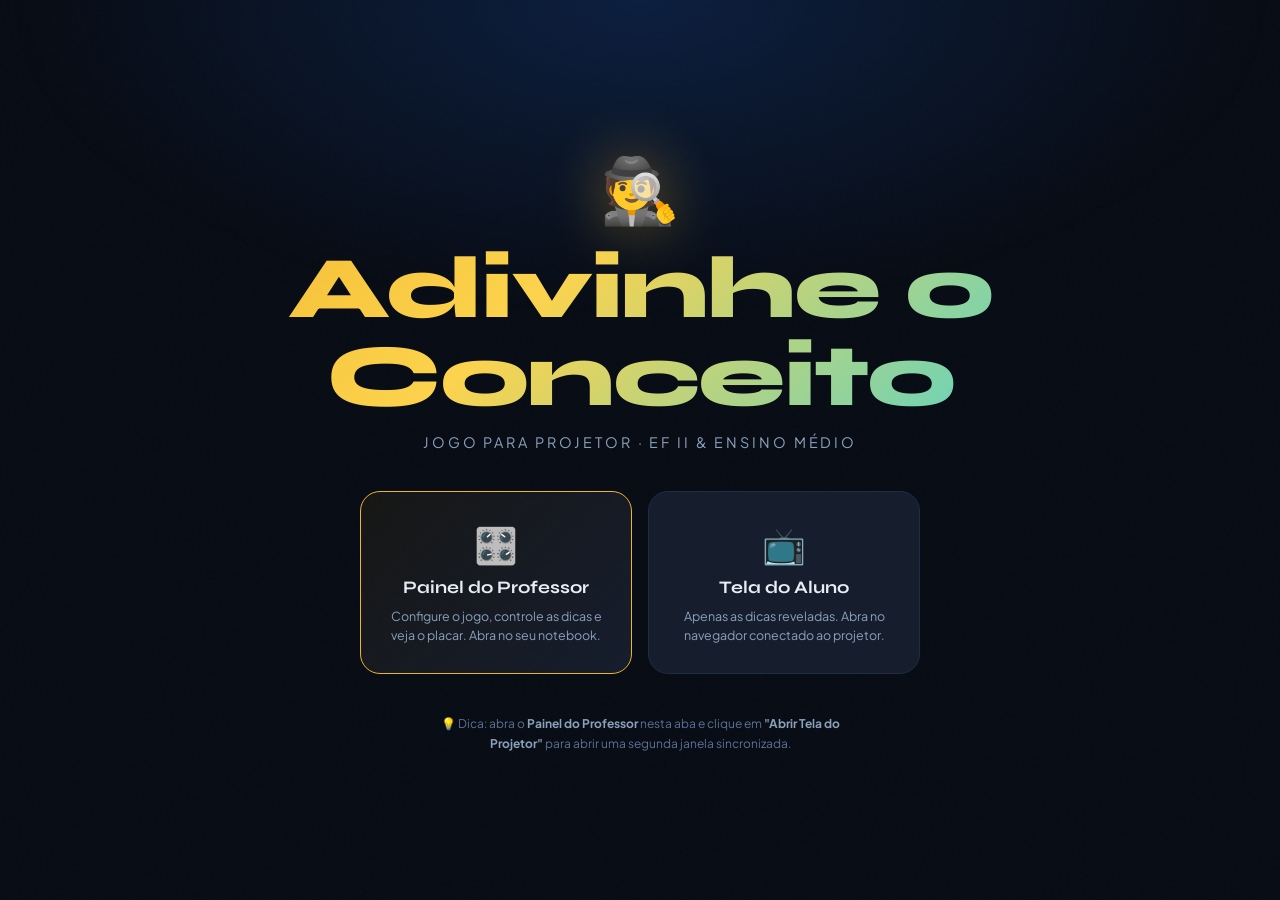
==== Conceitos/index.html @ fe6e9860 "refactor(Conceitos): replace native alert with custom toast UI" ====
<!DOCTYPE html>
<html lang="pt-BR">

<head>
  <meta charset="UTF-8">
  <meta name="viewport" content="width=device-width, initial-scale=1.0">
  <title>Adivinhe o Conceito 🕵️</title>
  <link
    href="https://fonts.googleapis.com/css2?family=Syne:wght@700;800&family=Plus+Jakarta+Sans:wght@400;500;600;700&family=JetBrains+Mono:wght@500;700&display=swap"
    rel="stylesheet">
  <script src="https://cdn.sheetjs.com/xlsx-0.20.1/package/dist/xlsx.full.min.js"></script>
  <style>
    :root {
      --bg: #080c14;
      --surf: #0f1623;
      --card: #161e2e;
      --border: #1e2d45;
      --border2: #2a3d5a;
      --gold: #f0b429;
      --gold2: #fcd34d;
      --cyan: #22d3ee;
      --green: #34d399;
      --red: #f87171;
      --purple: #a78bfa;
      --text: #e8edf5;
      --muted: #5a7296;
      --muted2: #8aa0bc;

      --pts5-c: #f0b429;
      --pts5-bg: #f0b42918;
      --pts3-c: #22d3ee;
      --pts3-bg: #22d3ee18;
      --pts2-c: #34d399;
      --pts2-bg: #34d39918;
      --pts1-c: #a78bfa;
      --pts1-bg: #a78bfa18;
    }

    *,
    *::before,
    *::after {
      margin: 0;
      padding: 0;
      box-sizing: border-box;
    }

    body {
      background: var(--bg);
      color: var(--text);
      font-family: 'Plus Jakarta Sans', sans-serif;
      min-height: 100vh;
      overflow-x: hidden;
    }

    /* ─── NOISE TEXTURE OVERLAY ─────────────────────── */
    body::before {
      content: '';
      position: fixed;
      inset: 0;
      pointer-events: none;
      z-index: 0;
      background-image: url("data:image/svg+xml,%3Csvg viewBox='0 0 256 256' xmlns='http://www.w3.org/2000/svg'%3E%3Cfilter id='n'%3E%3CfeTurbulence type='fractalNoise' baseFrequency='0.9' numOctaves='4' stitchTiles='stitch'/%3E%3C/filter%3E%3Crect width='100%25' height='100%25' filter='url(%23n)' opacity='0.04'/%3E%3C/svg%3E");
      opacity: 0.4;
    }

    /* ─── UTILITIES ──────────────────────────────────── */
    .screen {
      display: none;
      min-height: 100vh;
      position: relative;
      z-index: 1;
    }

    .screen.active {
      display: flex;
      flex-direction: column;
    }

    /* ─── LANDING ────────────────────────────────────── */
    #landing {
      align-items: center;
      justify-content: center;
      background: radial-gradient(ellipse 70% 50% at 50% 0%, #0d2040, transparent 70%);
      padding: 2rem;
      gap: 2.5rem;
    }

    .landing-hero {
      text-align: center;
    }

    .landing-emoji {
      font-size: 4rem;
      display: block;
      margin-bottom: 1rem;
      filter: drop-shadow(0 0 30px #f0b42966);
    }

    .landing-title {
      font-family: 'Syne', sans-serif;
      font-size: clamp(2.8rem, 7vw, 5.5rem);
      font-weight: 800;
      line-height: 1;
      letter-spacing: -0.02em;
      background: linear-gradient(135deg, var(--gold) 0%, var(--gold2) 40%, var(--cyan) 100%);
      -webkit-background-clip: text;
      -webkit-text-fill-color: transparent;
      background-clip: text;
    }

    .landing-sub {
      margin-top: 0.75rem;
      font-size: 0.9rem;
      color: var(--muted2);
      letter-spacing: 0.2em;
      text-transform: uppercase;
    }

    .mode-cards {
      display: grid;
      grid-template-columns: 1fr 1fr;
      gap: 1rem;
      width: 100%;
      max-width: 560px;
    }

    @media(max-width:500px) {
      .mode-cards {
        grid-template-columns: 1fr;
      }
    }

    .mode-card {
      background: var(--card);
      border: 1.5px solid var(--border);
      border-radius: 1.25rem;
      padding: 1.8rem 1.5rem;
      cursor: pointer;
      transition: all 0.2s;
      text-align: center;
      display: flex;
      flex-direction: column;
      gap: 0.6rem;
      align-items: center;
    }

    .mode-card:hover {
      border-color: var(--gold);
      transform: translateY(-3px);
      box-shadow: 0 16px 40px #f0b42918;
    }

    .mode-card .mc-icon {
      font-size: 2.2rem;
    }

    .mode-card .mc-title {
      font-family: 'Syne', sans-serif;
      font-size: 1.1rem;
      font-weight: 700;
      color: var(--text);
    }

    .mode-card .mc-desc {
      font-size: 0.78rem;
      color: var(--muted2);
      line-height: 1.5;
    }

    .mode-card.highlight {
      border-color: var(--gold);
      background: linear-gradient(135deg, #f0b42910, var(--card));
    }

    /* ─── SETUP (professor) ──────────────────────────── */
    #setup {
      align-items: center;
      justify-content: center;
      background: radial-gradient(ellipse 60% 40% at 50% 0%, #0d2040, transparent);
      padding: 2rem;
    }

    .setup-wrap {
      width: 100%;
      max-width: 640px;
      display: flex;
      flex-direction: column;
      gap: 1.5rem;
    }

    .setup-back {
      align-self: flex-start;
      background: none;
      border: 1.5px solid var(--border);
      border-radius: 0.6rem;
      color: var(--muted2);
      padding: 0.4rem 0.9rem;
      font-size: 0.8rem;
      cursor: pointer;
      font-family: 'Plus Jakarta Sans', sans-serif;
      transition: all 0.15s;
    }

    .setup-back:hover {
      border-color: var(--border2);
      color: var(--text);
    }

    .setup-header {
      text-align: center;
    }

    .setup-header h2 {
      font-family: 'Syne', sans-serif;
      font-size: 2rem;
      font-weight: 800;
    }

    .setup-header p {
      color: var(--muted2);
      font-size: 0.85rem;
      margin-top: 0.3rem;
    }

    .setup-panel {
      background: var(--card);
      border: 1.5px solid var(--border);
      border-radius: 1.25rem;
      padding: 2rem;
      display: flex;
      flex-direction: column;
      gap: 1.2rem;
    }

    .field-label {
      display: block;
      font-size: 0.7rem;
      letter-spacing: 0.15em;
      text-transform: uppercase;
      color: var(--muted2);
      margin-bottom: 0.5rem;
      font-weight: 600;
    }

    .field-input {
      width: 100%;
      background: var(--surf);
      border: 1.5px solid var(--border);
      border-radius: 0.7rem;
      padding: 0.85rem 1rem;
      color: var(--text);
      font-family: 'Plus Jakarta Sans', sans-serif;
      font-size: 0.95rem;
      outline: none;
      transition: border-color 0.2s, box-shadow 0.2s;
    }

    .field-input:focus {
      border-color: var(--gold);
      box-shadow: 0 0 0 3px #f0b42920;
    }

    .field-input::placeholder {
      color: var(--muted);
    }

    textarea.field-input {
      resize: vertical;
      min-height: 75px;
    }

    /* ─── VISUAL EDITOR TABS ─── */
    .tabs-row {
      display: flex;
      gap: 0.5rem;
      margin-bottom: 1rem;
    }

    .tab-btn {
      flex: 1;
      background: var(--surf);
      border: 1.5px solid var(--border);
      color: var(--muted2);
      padding: 0.7rem 1.2rem;
      border-radius: 0.7rem;
      font-family: 'Plus Jakarta Sans', sans-serif;
      font-size: 0.85rem;
      font-weight: 600;
      cursor: pointer;
      transition: all 0.2s;
    }

    .tab-btn:hover {
      border-color: var(--border2);
      color: var(--text);
    }

    .tab-btn.active {
      background: var(--gold);
      border-color: var(--gold);
      color: #000;
      box-shadow: 0 4px 15px #f0b42930;
    }

    .visual-list {
      display: flex;
      flex-direction: column;
      gap: 1rem;
      max-height: 50vh;
      overflow-y: auto;
      padding-right: 0.5rem;
    }

    .v-card {
      background: var(--surf);
      border: 1.5px solid var(--border);
      border-radius: 0.8rem;
      padding: 1.2rem;
      display: flex;
      flex-direction: column;
      gap: 0.8rem;
      position: relative;
    }

    .v-card-header {
      display: flex;
      justify-content: space-between;
      align-items: center;
      margin-bottom: 0.2rem;
    }

    .v-card-num {
      font-family: 'Syne', sans-serif;
      font-weight: 700;
      color: var(--gold);
      font-size: 1rem;
    }

    .btn-rm-card {
      background: #f8717118;
      color: #fca5a5;
      border: 1px solid #f8717155;
      border-radius: 0.5rem;
      padding: 0.35rem 0.8rem;
      font-size: 0.72rem;
      font-weight: 600;
      cursor: pointer;
      transition: 0.15s;
    }

    .btn-rm-card:hover {
      background: #f8717133;
      color: #fff;
    }

    .v-row {
      display: grid;
      grid-template-columns: 1fr 1fr;
      gap: 0.8rem;
    }

    @media(max-width: 600px) {
      .v-row {
        grid-template-columns: 1fr;
      }
    }

    .v-row>div {
      display: flex;
      flex-direction: column;
      gap: 0.35rem;
    }

    .v-input {
      background: var(--bg);
      border: 1.5px solid var(--border);
      border-radius: 0.5rem;
      padding: 0.7rem 0.8rem;
      color: var(--text);
      font-family: 'Plus Jakarta Sans', sans-serif;
      font-size: 0.85rem;
      outline: none;
      transition: border-color 0.2s;
    }

    .v-input:focus {
      border-color: var(--gold);
      box-shadow: 0 0 0 2px #f0b42920;
    }

    .v-label {
      font-size: 0.65rem;
      color: var(--muted2);
      text-transform: uppercase;
      font-weight: 700;
      letter-spacing: 0.05em;
    }

    .btn-add-v {
      background: transparent;
      border: 1.5px dashed var(--border2);
      color: var(--muted2);
      padding: 1rem;
      border-radius: 0.8rem;
      font-family: 'Plus Jakarta Sans', sans-serif;
      font-size: 0.9rem;
      font-weight: 600;
      cursor: pointer;
      transition: all 0.2s;
      display: flex;
      align-items: center;
      justify-content: center;
      gap: 0.5rem;
    }

    .btn-add-v:hover {
      border-color: var(--gold);
      color: var(--gold);
      background: #f0b42910;
    }

    .grid2 {
      display: grid;
      grid-template-columns: 1fr 1fr;
      gap: 1rem;
    }

    .btn-primary {
      width: 100%;
      padding: 1rem;
      border: none;
      border-radius: 0.8rem;
      background: linear-gradient(135deg, var(--gold), var(--gold2));
      color: #0a0c10;
      font-family: 'Syne', sans-serif;
      font-size: 1.2rem;
      font-weight: 700;
      letter-spacing: 0.05em;
      cursor: pointer;
      transition: transform 0.15s, box-shadow 0.15s, opacity 0.2s;
      box-shadow: 0 4px 24px #f0b42940;
    }

    .btn-primary:hover {
      transform: translateY(-2px);
      box-shadow: 0 8px 32px #f0b42955;
    }

    .btn-primary:active {
      transform: translateY(0);
    }

    .btn-primary:disabled {
      opacity: 0.45;
      cursor: not-allowed;
      transform: none;
    }

    .err-box {
      background: #f8717118;
      border: 1.5px solid #f87171;
      border-radius: 0.7rem;
      padding: 0.85rem 1rem;
      color: #fca5a5;
      font-size: 0.85rem;
      display: none;
    }

    /* ─── LOADING ────────────────────────────────────── */
    #loading {
      align-items: center;
      justify-content: center;
      gap: 2rem;
      background: var(--bg);
    }

    .spin {
      width: 56px;
      height: 56px;
      border: 3px solid var(--border);
      border-top-color: var(--gold);
      border-radius: 50%;
      animation: spin 0.75s linear infinite;
    }

    @keyframes spin {
      to {
        transform: rotate(360deg)
      }
    }

    .load-text {
      font-family: 'Syne', sans-serif;
      font-size: 1.5rem;
      color: var(--muted2);
      animation: breathe 1.6s ease-in-out infinite;
    }

    @keyframes breathe {

      0%,
      100% {
        opacity: 0.3
      }

      50% {
        opacity: 1
      }
    }

    /* ─── PROFESSOR PANEL ────────────────────────────── */
    #professor {
      flex-direction: row !important;
      min-height: 100vh;
    }

    /* Left sidebar */
    .prof-sidebar {
      width: 260px;
      min-width: 220px;
      background: var(--surf);
      border-right: 1.5px solid var(--border);
      display: flex;
      flex-direction: column;
      overflow: hidden;
    }

    .prof-sidebar-top {
      padding: 1rem;
      border-bottom: 1.5px solid var(--border);
      display: flex;
      flex-direction: column;
      gap: 0.5rem;
    }

    .sidebar-brand {
      font-family: 'Syne', sans-serif;
      font-size: 0.95rem;
      font-weight: 700;
      background: linear-gradient(90deg, var(--gold), var(--cyan));
      -webkit-background-clip: text;
      -webkit-text-fill-color: transparent;
      background-clip: text;
    }

    .sidebar-tema {
      font-size: 0.72rem;
      color: var(--muted2);
    }

    .btn-open-proj {
      width: 100%;
      padding: 0.65rem;
      border: none;
      border-radius: 0.6rem;
      background: linear-gradient(90deg, var(--gold), var(--gold2));
      color: #0a0c10;
      font-family: 'Syne', sans-serif;
      font-size: 0.9rem;
      font-weight: 700;
      cursor: pointer;
      transition: opacity 0.15s;
    }

    .btn-open-proj:hover {
      opacity: 0.9;
    }

    .sidebar-list {
      flex: 1;
      overflow-y: auto;
      padding: 0.75rem;
      display: flex;
      flex-direction: column;
      gap: 0.35rem;
    }

    .sidebar-label {
      font-size: 0.62rem;
      letter-spacing: 0.15em;
      text-transform: uppercase;
      color: var(--muted);
      margin-bottom: 0.3rem;
    }

    .card-item {
      display: flex;
      align-items: center;
      gap: 0.5rem;
      padding: 0.55rem 0.7rem;
      border-radius: 0.6rem;
      border: 1.5px solid transparent;
      cursor: pointer;
      transition: all 0.15s;
      font-size: 0.82rem;
      color: var(--text);
      font-weight: 500;
      background: var(--card);
    }

    .card-item:hover {
      border-color: var(--border2);
    }

    .card-item.active {
      border-color: var(--gold);
      background: #f0b42912;
      color: var(--gold);
    }

    .card-item.used {
      opacity: 0.3;
      text-decoration: line-through;
      pointer-events: none;
    }

    .card-num {
      font-family: 'JetBrains Mono', monospace;
      font-size: 0.68rem;
      color: var(--muted);
      min-width: 20px;
    }

    /* Right: main control area */
    .prof-main {
      flex: 1;
      display: flex;
      flex-direction: column;
      overflow: hidden;
    }

    /* Scoreboard bar */
    .score-bar {
      background: var(--surf);
      border-bottom: 1.5px solid var(--border);
      padding: 0.6rem 1.2rem;
      display: flex;
      gap: 0.6rem;
      align-items: center;
      flex-wrap: wrap;
    }

    .score-bar-label {
      font-size: 0.65rem;
      text-transform: uppercase;
      letter-spacing: 0.15em;
      color: var(--muted);
      margin-right: 0.2rem;
    }

    .team-pill {
      display: flex;
      align-items: center;
      gap: 0.4rem;
      background: var(--card);
      border: 1.5px solid var(--border);
      border-radius: 2rem;
      padding: 0.25rem 0.5rem 0.25rem 0.85rem;
      font-size: 0.82rem;
      font-weight: 600;
      transition: border-color 0.15s;
    }

    .team-pill:hover {
      border-color: var(--border2);
    }

    .team-pill-pts {
      font-family: 'JetBrains Mono', monospace;
      font-size: 0.88rem;
      color: var(--gold);
    }

    .pill-btn {
      width: 20px;
      height: 20px;
      border-radius: 50%;
      border: none;
      cursor: pointer;
      font-size: 0.72rem;
      font-weight: 700;
      display: flex;
      align-items: center;
      justify-content: center;
      transition: transform 0.1s;
    }

    .pill-btn:hover {
      transform: scale(1.2);
    }

    .pill-plus {
      background: var(--green);
      color: #000;
    }

    .pill-minus {
      background: var(--red);
      color: #fff;
    }

    /* Control content */
    .prof-content {
      flex: 1;
      overflow-y: auto;
      padding: 1.5rem;
      display: flex;
      flex-direction: column;
      gap: 1.2rem;
      align-items: center;
    }

    /* IDLE state */
    .idle-hint {
      flex: 1;
      display: flex;
      flex-direction: column;
      align-items: center;
      justify-content: center;
      gap: 1rem;
      color: var(--muted2);
      text-align: center;
    }

    .idle-hint .ih-icon {
      font-size: 3rem;
      opacity: 0.4;
    }

    /* Active concept panel */
    .ctrl-panel {
      width: 100%;
      max-width: 680px;
      display: flex;
      flex-direction: column;
      gap: 1rem;
    }

    .concept-reveal-box {
      background: linear-gradient(135deg, #f0b42915, #f0b42905);
      border: 2px solid var(--gold);
      border-radius: 1rem;
      padding: 1.2rem 1.5rem;
      display: flex;
      align-items: center;
      justify-content: space-between;
      gap: 1rem;
    }

    .concept-reveal-name {
      font-family: 'Syne', sans-serif;
      font-size: 1.8rem;
      font-weight: 800;
      color: var(--gold);
    }

    .proib-list {
      display: flex;
      flex-wrap: wrap;
      gap: 0.35rem;
      margin-top: 0.4rem;
    }

    .proib-tag {
      background: #f8717118;
      border: 1px solid #f8717155;
      color: #fca5a5;
      font-size: 0.68rem;
      font-weight: 700;
      padding: 0.15rem 0.55rem;
      border-radius: 2rem;
      text-decoration: line-through;
      text-transform: uppercase;
      letter-spacing: 0.05em;
    }

    /* Timer ring */
    .timer-wrap {
      display: flex;
      flex-direction: column;
      align-items: center;
      gap: 0.3rem;
      flex-shrink: 0;
    }

    .timer-ring {
      position: relative;
      width: 72px;
      height: 72px;
    }

    .timer-ring svg {
      transform: rotate(-90deg);
    }

    .timer-ring circle {
      transition: stroke-dashoffset 1s linear;
    }

    .timer-num {
      position: absolute;
      inset: 0;
      display: flex;
      align-items: center;
      justify-content: center;
      font-family: 'Syne', sans-serif;
      font-size: 1.6rem;
      font-weight: 800;
    }

    .timer-num.urgent {
      color: var(--red) !important;
      animation: tshake 0.25s ease infinite;
    }

    @keyframes tshake {

      0%,
      100% {
        transform: translateX(0)
      }

      33% {
        transform: translateX(-2px)
      }

      66% {
        transform: translateX(2px)
      }
    }

    /* Dicas panel - professor sees all, controls reveal */
    .dicas-panel {
      display: flex;
      flex-direction: column;
      gap: 0.5rem;
    }

    .dica-ctrl-row {
      display: flex;
      align-items: stretch;
      gap: 0.6rem;
      border-radius: 0.75rem;
      overflow: hidden;
      border: 1.5px solid var(--border);
      transition: border-color 0.2s;
    }

    .dica-ctrl-row.revealed {
      border-color: var(--border2);
    }

    .dica-pts-badge {
      width: 48px;
      display: flex;
      flex-direction: column;
      align-items: center;
      justify-content: center;
      flex-shrink: 0;
      font-family: 'Syne', sans-serif;
      font-size: 1.2rem;
      font-weight: 800;
      gap: 1px;
      background: var(--surf);
    }

    .dica-pts-badge small {
      font-family: 'Plus Jakarta Sans', sans-serif;
      font-size: 0.55rem;
      font-weight: 700;
      text-transform: uppercase;
      letter-spacing: 0.06em;
      opacity: 0.75;
    }

    .dp5 {
      color: var(--pts5-c);
    }

    .dp3 {
      color: var(--pts3-c);
    }

    .dp2 {
      color: var(--pts2-c);
    }

    .dp1 {
      color: var(--pts1-c);
    }

    .dica-ctrl-text {
      flex: 1;
      padding: 0.7rem 0.85rem;
      font-size: 0.88rem;
      line-height: 1.55;
      background: var(--card);
      display: flex;
      align-items: center;
      color: var(--text);
    }

    .dica-ctrl-text.hidden-dica {
      color: var(--muted);
      font-style: italic;
    }

    .dica-reveal-btn {
      padding: 0 0.9rem;
      border: none;
      border-left: 1.5px solid var(--border);
      background: var(--surf);
      color: var(--muted2);
      font-size: 0.78rem;
      font-weight: 700;
      cursor: pointer;
      transition: all 0.15s;
      font-family: 'Plus Jakarta Sans', sans-serif;
      white-space: nowrap;
    }

    .dica-reveal-btn:hover {
      background: var(--gold);
      color: #000;
    }

    .dica-reveal-btn:disabled {
      opacity: 0.3;
      cursor: default;
      background: var(--surf);
      color: var(--muted);
    }

    /* Action buttons */
    .action-row {
      display: flex;
      gap: 0.6rem;
      flex-wrap: wrap;
    }

    .btn-acertou {
      flex: 1;
      min-width: 140px;
      padding: 0.8rem;
      border: none;
      border-radius: 0.75rem;
      background: linear-gradient(135deg, var(--green), #059669);
      color: #000;
      font-family: 'Syne', sans-serif;
      font-size: 1rem;
      font-weight: 700;
      cursor: pointer;
      transition: all 0.15s;
      box-shadow: 0 4px 16px #34d39930;
    }

    .btn-acertou:hover {
      transform: translateY(-2px);
      box-shadow: 0 8px 24px #34d39945;
    }

    .btn-pular {
      padding: 0.8rem 1.2rem;
      border: 1.5px solid var(--border);
      border-radius: 0.75rem;
      background: transparent;
      color: var(--muted2);
      font-family: 'Plus Jakarta Sans', sans-serif;
      font-size: 0.9rem;
      font-weight: 600;
      cursor: pointer;
      transition: all 0.15s;
    }

    .btn-pular:hover {
      border-color: var(--border2);
      color: var(--text);
    }

    .btn-novo-jogo {
      padding: 0.8rem 1.2rem;
      border: 1.5px solid var(--border);
      border-radius: 0.75rem;
      background: transparent;
      color: var(--muted);
      font-family: 'Plus Jakarta Sans', sans-serif;
      font-size: 0.85rem;
      font-weight: 600;
      cursor: pointer;
      transition: all 0.15s;
    }

    .btn-novo-jogo:hover {
      border-color: var(--red);
      color: var(--red);
    }

    /* AWARD MODAL */
    .modal-bg {
      display: none;
      position: fixed;
      inset: 0;
      background: #00000090;
      backdrop-filter: blur(6px);
      z-index: 200;
      align-items: center;
      justify-content: center;
      padding: 2rem;
    }

    .modal-bg.open {
      display: flex;
      animation: fadein 0.2s ease;
    }

    @keyframes fadein {
      from {
        opacity: 0
      }

      to {
        opacity: 1
      }
    }

    .modal-box {
      background: var(--card);
      border: 1.5px solid var(--border);
      border-radius: 1.25rem;
      padding: 2rem;
      width: 100%;
      max-width: 480px;
      display: flex;
      flex-direction: column;
      gap: 1.2rem;
      animation: popin 0.25s cubic-bezier(0.175, 0.885, 0.32, 1.275);
    }

    @keyframes popin {
      from {
        transform: scale(0.88);
        opacity: 0
      }

      to {
        transform: scale(1);
        opacity: 1
      }
    }

    .modal-title {
      font-family: 'Syne', sans-serif;
      font-size: 1.1rem;
      font-weight: 700;
      text-align: center;
      color: var(--muted2);
      text-transform: uppercase;
      letter-spacing: 0.1em;
    }

    .modal-pts-info {
      text-align: center;
      font-size: 0.82rem;
      color: var(--muted2);
    }

    .modal-teams {
      display: flex;
      flex-direction: column;
      gap: 0.5rem;
    }

    .modal-team-btn {
      display: flex;
      align-items: center;
      justify-content: space-between;
      padding: 0.85rem 1.1rem;
      border-radius: 0.75rem;
      border: 1.5px solid var(--border);
      background: var(--surf);
      color: var(--text);
      font-family: 'Plus Jakarta Sans', sans-serif;
      font-size: 0.95rem;
      font-weight: 600;
      cursor: pointer;
      transition: all 0.15s;
    }

    .modal-team-btn:hover {
      border-color: var(--green);
      background: #34d39918;
      color: var(--green);
    }

    .modal-team-pts {
      font-family: 'JetBrains Mono', monospace;
      font-size: 0.85rem;
      color: var(--muted2);
    }

    .modal-nobody {
      padding: 0.75rem;
      border: 1.5px solid var(--border);
      border-radius: 0.75rem;
      background: transparent;
      color: var(--muted);
      font-family: 'Plus Jakarta Sans', sans-serif;
      font-size: 0.9rem;
      font-weight: 600;
      cursor: pointer;
      transition: all 0.15s;
      text-align: center;
    }

    .modal-nobody:hover {
      border-color: var(--muted);
      color: var(--text);
    }

    /* END MODAL */
    .end-modal {
      max-width: 560px;
    }

    .end-scores {
      display: flex;
      flex-wrap: wrap;
      gap: 0.75rem;
      justify-content: center;
    }

    .end-score-card {
      background: var(--surf);
      border: 2px solid var(--gold);
      border-radius: 1rem;
      padding: 1rem 1.5rem;
      min-width: 120px;
      text-align: center;
    }

    .esc-name {
      font-size: 0.7rem;
      color: var(--muted2);
      text-transform: uppercase;
      letter-spacing: 0.1em;
      margin-bottom: 0.25rem;
    }

    .esc-pts {
      font-family: 'Syne', sans-serif;
      font-size: 2.5rem;
      font-weight: 800;
      color: var(--gold);
    }

    /* ─── PROJECTOR SCREEN ───────────────────────────── */
    #projector {
      background: #050810;
      align-items: stretch;
      justify-content: stretch;
      min-height: 100vh;
      background-image: radial-gradient(ellipse 80% 60% at 50% -5%, #0d2040, transparent 65%);
    }

    .proj-wrap {
      flex: 1;
      display: flex;
      flex-direction: column;
      align-items: center;
      justify-content: center;
      padding: 3rem 4rem;
      gap: 2rem;
      position: relative;
    }

    /* Decorative grid lines */
    .proj-wrap::before {
      content: '';
      position: absolute;
      inset: 0;
      pointer-events: none;
      background-image:
        linear-gradient(var(--border) 1px, transparent 1px),
        linear-gradient(90deg, var(--border) 1px, transparent 1px);
      background-size: 60px 60px;
      opacity: 0.12;
      mask-image: radial-gradient(ellipse 80% 80% at 50% 50%, black, transparent);
    }

    .proj-header {
      display: flex;
      align-items: center;
      justify-content: space-between;
      width: 100%;
      max-width: 960px;
    }

    .proj-logo {
      font-family: 'Syne', sans-serif;
      font-size: 1rem;
      font-weight: 700;
      color: var(--muted);
      letter-spacing: 0.15em;
      text-transform: uppercase;
    }

    .proj-teams-row {
      display: flex;
      gap: 0.75rem;
      flex-wrap: wrap;
      justify-content: flex-end;
    }

    .proj-team-chip {
      display: flex;
      align-items: center;
      gap: 0.5rem;
      background: var(--card);
      border: 1.5px solid var(--border);
      border-radius: 2rem;
      padding: 0.3rem 0.8rem 0.3rem 0.7rem;
    }

    .proj-team-chip.leader {
      border-color: var(--gold);
      background: #f0b42915;
    }

    .proj-team-name {
      font-size: 0.8rem;
      font-weight: 600;
    }

    .proj-team-pts {
      font-family: 'JetBrains Mono', monospace;
      font-size: 0.88rem;
      color: var(--gold);
      font-weight: 700;
    }

    /* Main projector content */
    .proj-content {
      flex: 1;
      display: flex;
      flex-direction: column;
      align-items: center;
      justify-content: center;
      width: 100%;
      max-width: 960px;
      gap: 2.5rem;
    }

    /* IDLE state projector */
    .proj-idle {
      display: flex;
      flex-direction: column;
      align-items: center;
      gap: 1.5rem;
      text-align: center;
    }

    .proj-idle-icon {
      font-size: 5rem;
      filter: drop-shadow(0 0 40px #f0b42944);
      animation: float 3s ease-in-out infinite;
    }

    @keyframes float {

      0%,
      100% {
        transform: translateY(0)
      }

      50% {
        transform: translateY(-12px)
      }
    }

    .proj-idle-title {
      font-family: 'Syne', sans-serif;
      font-size: clamp(2.5rem, 5vw, 4rem);
      font-weight: 800;
      background: linear-gradient(135deg, var(--gold), var(--cyan));
      -webkit-background-clip: text;
      -webkit-text-fill-color: transparent;
      background-clip: text;
    }

    .proj-idle-sub {
      color: var(--muted2);
      font-size: 1rem;
    }

    /* PLAYING state projector */
    .proj-playing {
      display: none;
      width: 100%;
      flex-direction: column;
      gap: 1.8rem;
      align-items: center;
    }

    .proj-timer-row {
      display: flex;
      align-items: center;
      gap: 1rem;
      justify-content: center;
    }

    .proj-timer-ring {
      position: relative;
      width: 88px;
      height: 88px;
      flex-shrink: 0;
    }

    .proj-timer-ring svg {
      transform: rotate(-90deg);
    }

    .proj-timer-ring circle {
      transition: stroke-dashoffset 1s linear;
    }

    .proj-timer-num {
      position: absolute;
      inset: 0;
      display: flex;
      align-items: center;
      justify-content: center;
      font-family: 'Syne', sans-serif;
      font-size: 1.9rem;
      font-weight: 800;
      color: var(--text);
    }

    .proj-timer-num.urgent {
      color: var(--red) !important;
      animation: tshake 0.25s ease infinite;
    }

    .proj-round-info {
      display: flex;
      flex-direction: column;
      gap: 0.2rem;
    }

    .proj-dica-count {
      font-size: 0.75rem;
      color: var(--muted2);
      text-transform: uppercase;
      letter-spacing: 0.12em;
    }

    .proj-pts-now {
      font-family: 'Syne', sans-serif;
      font-size: 1.5rem;
      font-weight: 800;
      /* color set dynamically */
    }

    /* Dicas on projector */
    .proj-dicas {
      width: 100%;
      display: flex;
      flex-direction: column;
      gap: 0.85rem;
    }

    .proj-dica-item {
      display: flex;
      align-items: stretch;
      gap: 0;
      border-radius: 1rem;
      overflow: hidden;
      border: 1.5px solid var(--border);
      animation: slideIn 0.4s cubic-bezier(0.175, 0.885, 0.32, 1.275);
    }

    @keyframes slideIn {
      from {
        opacity: 0;
        transform: translateX(-24px)
      }

      to {
        opacity: 1;
        transform: translateX(0)
      }
    }

    .proj-dica-badge {
      width: 72px;
      display: flex;
      flex-direction: column;
      align-items: center;
      justify-content: center;
      flex-shrink: 0;
      font-family: 'Syne', sans-serif;
      font-size: 1.6rem;
      font-weight: 800;
      gap: 2px;
    }

    .proj-dica-badge small {
      font-family: 'Plus Jakarta Sans', sans-serif;
      font-size: 0.6rem;
      font-weight: 700;
      text-transform: uppercase;
      letter-spacing: 0.06em;
      opacity: 0.75;
    }

    .pdb5 {
      background: var(--pts5-bg);
      color: var(--pts5-c);
    }

    .pdb3 {
      background: var(--pts3-bg);
      color: var(--pts3-c);
    }

    .pdb2 {
      background: var(--pts2-bg);
      color: var(--pts2-c);
    }

    .pdb1 {
      background: var(--pts1-bg);
      color: var(--pts1-c);
    }

    .proj-dica-text {
      flex: 1;
      padding: 1rem 1.4rem;
      font-size: clamp(1rem, 2vw, 1.3rem);
      line-height: 1.55;
      background: var(--card);
      display: flex;
      align-items: center;
      color: var(--text);
    }

    /* REVEAL state projector */
    .proj-reveal {
      display: none;
      flex-direction: column;
      align-items: center;
      gap: 1.5rem;
      text-align: center;
    }

    .proj-reveal-label {
      font-size: 0.85rem;
      color: var(--muted2);
      text-transform: uppercase;
      letter-spacing: 0.2em;
    }

    .proj-reveal-word {
      font-family: 'Syne', sans-serif;
      font-size: clamp(3rem, 9vw, 7rem);
      font-weight: 800;
      line-height: 1;
      letter-spacing: -0.02em;
      background: linear-gradient(135deg, var(--gold), var(--gold2), var(--cyan));
      -webkit-background-clip: text;
      -webkit-text-fill-color: transparent;
      background-clip: text;
      animation: zoomIn 0.5s cubic-bezier(0.175, 0.885, 0.32, 1.275);
    }

    @keyframes zoomIn {
      from {
        transform: scale(0.4);
        opacity: 0
      }

      to {
        transform: scale(1);
        opacity: 1
      }
    }

    .confetti-wrap {
      position: fixed;
      inset: 0;
      pointer-events: none;
      z-index: 10;
      overflow: hidden;
    }

    .confetti-dot {
      position: absolute;
      width: 8px;
      height: 8px;
      border-radius: 2px;
      animation: confettiFall linear forwards;
    }

    @keyframes confettiFall {
      0% {
        transform: translateY(-20px) rotate(0deg);
        opacity: 1;
      }

      100% {
        transform: translateY(110vh) rotate(720deg);
        opacity: 0;
      }
    }

    /* ─── Scrollbar ──────────────────────────────────── */
    ::-webkit-scrollbar {
      width: 4px;
    }

    ::-webkit-scrollbar-track {
      background: var(--surf);
    }

    ::-webkit-scrollbar-thumb {
      background: var(--border2);
      border-radius: 2px;
    }

    @media(max-width:640px) {
      .prof-sidebar {
        display: none;
      }

      .proj-wrap {
        padding: 1.5rem;
      }
    }

    /* ════════ TOAST NOTIFICATION ════════ */
    #toast-container {
      position: fixed;
      top: 24px;
      right: 24px;
      z-index: 99999;
      display: flex;
      flex-direction: column;
      gap: 12px;
      pointer-events: none;
    }

    .toast-msg {
      background: var(--card);
      border-left: 4px solid var(--gold);
      color: var(--text);
      padding: 1rem 1.25rem;
      border-radius: 0.5rem;
      box-shadow: 0 10px 30px rgba(0, 0, 0, 0.6);
      font-family: 'Plus Jakarta Sans', sans-serif;
      font-size: 0.9rem;
      font-weight: 500;
      display: flex;
      align-items: center;
      gap: 12px;
      transform: translateX(120%);
      animation: slideInRight cubic-bezier(0.175, 0.885, 0.32, 1.275) 0.5s forwards;
      max-width: 320px;
      pointer-events: auto;
    }

    .toast-msg.success {
      border-left-color: var(--green);
    }

    .toast-msg.error {
      border-left-color: var(--red);
    }

    .toast-msg.fade-out {
      animation: fadeOutRight ease-out 0.4s forwards;
    }

    @keyframes slideInRight {
      to {
        transform: translateX(0);
      }
    }

    @keyframes fadeOutRight {
      to {
        transform: translateX(120%);
        opacity: 0;
      }
    }
  </style>
</head>

<body>
  <div id="toast-container"></div>

  <!-- ════════════════════════════════════════════════════
     TELA 1 — LANDING (escolher modo)
════════════════════════════════════════════════════ -->
  <div id="landing" class="screen active">
    <div class="landing-hero">
      <span class="landing-emoji">🕵️</span>
      <h1 class="landing-title">Adivinhe o Conceito</h1>
      <p class="landing-sub">Jogo para Projetor · EF II &amp; Ensino Médio</p>
    </div>
    <div class="mode-cards">
      <div class="mode-card highlight" onclick="goTo('setup')">
        <div class="mc-icon">🎛️</div>
        <div class="mc-title">Painel do Professor</div>
        <div class="mc-desc">Configure o jogo, controle as dicas e veja o placar. Abra no seu notebook.</div>
      </div>
      <div class="mode-card" onclick="abrirProjetor()">
        <div class="mc-icon">📺</div>
        <div class="mc-title">Tela do Aluno</div>
        <div class="mc-desc">Apenas as dicas reveladas. Abra no navegador conectado ao projetor.</div>
      </div>
    </div>
    <p style="font-size:0.75rem;color:var(--muted);text-align:center;max-width:400px;line-height:1.6;">
      💡 Dica: abra o <strong style="color:var(--muted2)">Painel do Professor</strong> nesta aba e clique em <strong
        style="color:var(--muted2)">"Abrir Tela do Projetor"</strong> para abrir uma segunda janela sincronizada.
    </p>
  </div>

  <!-- ════════════════════════════════════════════════════
     TELA 2 — SETUP
════════════════════════════════════════════════════ -->
  <div id="setup" class="screen">
    <div
      style="flex:1;display:flex;align-items:center;justify-content:center;padding:2rem;background:radial-gradient(ellipse 60% 40% at 50% 0%,#0d2040,transparent)">
      <div class="setup-wrap">
        <button class="setup-back" onclick="goTo('landing')">← Voltar</button>
        <div class="setup-header">
          <h2>⚙️ Configurar Jogo</h2>
          <p>Cole abaixo os conceitos copiados do <b>Excel</b>, <b>ChatGPT</b> ou <b>XML</b>.</p>
          <div style="display:flex; justify-content:center; gap:0.5rem; flex-wrap:wrap; margin-top:0.8rem;">
            <button onclick="mostrarPromptHelper()"
              style="background:var(--card); border:1.5px solid var(--border); color:var(--text); padding:0.5rem 1rem; border-radius:1rem; cursor:pointer; font-size:0.8rem; font-weight:600;"><span
                style="color:var(--gold)">✨</span> Como pedir para a IA?</button>
            <button onclick="baixarTemplateExcel()"
              style="background:var(--card); border:1.5px solid var(--border); color:var(--text); padding:0.5rem 1rem; border-radius:1rem; cursor:pointer; font-size:0.8rem; font-weight:600;">📥
              Baixar Arquivo Excel Modelo</button>
            <label
              style="background:linear-gradient(135deg, var(--green), #059669); border:none; color:#000; padding:0.5rem 1rem; border-radius:1rem; cursor:pointer; font-size:0.8rem; font-weight:700; display:flex; align-items:center;">
              <input type="file" id="excel-upload" accept=".xlsx, .xls" style="display:none"
                onchange="processarExcel(event)">
              📂 Carregar Excel Preenchido
            </label>
          </div>
        </div>
        <div class="setup-panel">
          <div>
            <label class="field-label">Título da Aula (Público)</label>
            <input id="s-tema" class="field-input" placeholder="Ex: Biologia - Citologia Básica">
          </div>
          <!-- Tabs Mode Select -->
          <div class="tabs-row">
            <button id="btn-tab-visual" class="tab-btn active" onclick="setEntryTab('visual')">✨ Preencher
              Manualmente</button>
            <button id="btn-tab-texto" class="tab-btn" onclick="setEntryTab('texto')">📋 Colar Tabela/Texto</button>
          </div>

          <div id="panel-texto" style="display:none;">
            <div style="display:flex; justify-content:space-between; align-items:flex-end;">
              <label class="field-label">Conceitos (Cole aqui)</label>
              <span style="font-size:0.65rem; color:var(--muted2); margin-bottom:0.5rem; text-align:right;">Aceita
                Excel, tabela do ChatGPT ou XML</span>
            </div>
            <textarea id="s-json-data" class="field-input"
              style="min-height:160px; font-family:'Plus Jakarta Sans', sans-serif; font-size:0.85rem; line-height:1.4;"
              placeholder="Você também pode colar formato em bloco, por exemplo:

Conceito: Mitocôndria
Dica 1: Organela...
Dica 2: Fica na célula...
Dica 3: Consome oxigênio...
Dica 4: Usina de energia...
Proibidas: energia, ATP, usina"></textarea>
          </div>

          <div id="panel-visual" style="display:flex; flex-direction:column; gap:1rem;">
            <div id="visual-concept-list" class="visual-list"></div>
            <button class="btn-add-v" onclick="addVisualCard()">➕ Adicionar Novo Conceito</button>
          </div>
          <div class="grid2" style="grid-template-columns: 1fr;">
            <div>
              <label class="field-label">Equipes</label>
              <select id="s-eq" class="field-input">
                <option value="2">2 equipes</option>
                <option value="3">3 equipes</option>
                <option value="4" selected>4 equipes</option>
                <option value="5">5 equipes</option>
                <option value="6">6 equipes</option>
              </select>
            </div>
          </div>
          <div id="s-err" class="err-box"></div>
          <button class="btn-primary" id="btn-gerar" onclick="gerarJogo()">✅ Iniciar Jogo</button>
        </div>
      </div>
    </div>
  </div>

  <!-- ════════════════════════════════════════════════════
     TELA 3 — LOADING
════════════════════════════════════════════════════ -->
  <div id="loading" class="screen" style="background:var(--bg);align-items:center;justify-content:center;gap:2rem;">
    <div class="spin"></div>
    <div class="load-text" id="loading-msg">Preparando jogo…</div>
  </div>

  <!-- ════════════════════════════════════════════════════
     TELA 4 — PROFESSOR
════════════════════════════════════════════════════ -->
  <div id="professor" class="screen">

    <!-- Sidebar -->
    <div class="prof-sidebar">
      <div class="prof-sidebar-top">
        <div class="sidebar-brand">🕵️ Adivinhe</div>
        <div class="sidebar-tema" id="p-label"></div>
        <button class="btn-open-proj" onclick="abrirProjetor()">📺 Abrir Projetor</button>
      </div>
      <div class="sidebar-list">
        <div class="sidebar-label">Conceitos</div>
        <div id="p-cards-list"></div>
      </div>
    </div>

    <!-- Main -->
    <div class="prof-main">

      <!-- Score bar -->
      <div class="score-bar">
        <span class="score-bar-label">Placar:</span>
        <div id="p-scorebar"></div>
        <div style="margin-left:auto;display:flex;gap:0.5rem;">
          <button onclick="showEndModal()"
            style="padding:0.35rem 0.8rem;border:1.5px solid var(--border);border-radius:0.5rem;background:transparent;color:var(--muted2);font-size:0.75rem;font-weight:600;cursor:pointer;"
            onmouseover="this.style.borderColor='var(--gold)'" onmouseout="this.style.borderColor='var(--border)'">🏆
            Placar Final</button>
        </div>
      </div>

      <!-- Content -->
      <div class="prof-content" id="p-content">

        <!-- IDLE -->
        <div class="idle-hint" id="p-idle">
          <div class="ih-icon">👈</div>
          <p>Selecione um conceito na lista para começar</p>
          <p style="font-size:0.8rem;color:var(--muted);">O projetor ficará aguardando automaticamente</p>
        </div>

        <!-- ACTIVE -->
        <div class="ctrl-panel" id="p-active" style="display:none;">

          <!-- Concept + Timer -->
          <div class="concept-reveal-box">
            <div>
              <div
                style="font-size:0.65rem;text-transform:uppercase;letter-spacing:0.15em;color:var(--muted2);margin-bottom:0.3rem;">
                Conceito atual (só você vê)</div>
              <div class="concept-reveal-name" id="p-concept-name"></div>
              <div class="proib-list" id="p-proibidas"></div>
            </div>
            <div class="timer-wrap">
              <div class="timer-ring">
                <svg width="72" height="72" viewBox="0 0 72 72">
                  <circle cx="36" cy="36" r="30" fill="none" stroke="var(--border)" stroke-width="5" />
                  <circle id="p-timer-circle" cx="36" cy="36" r="30" fill="none" stroke="var(--gold)" stroke-width="5"
                    stroke-dasharray="188.5" stroke-dashoffset="0" stroke-linecap="round" />
                </svg>
                <div class="timer-num" id="p-timer-num">90</div>
              </div>
            </div>
          </div>

          <!-- Dicas (professor vê tudo, controla reveal) -->
          <div class="dicas-panel" id="p-dicas-panel"></div>

          <!-- Actions -->
          <div class="action-row">
            <button class="btn-acertou" onclick="abrirAwardModal()">✓ Alguém Acertou!</button>
            <button class="btn-pular" onclick="pularConceito()">⏭ Pular</button>
            <button class="btn-novo-jogo" onclick="confirmVoltarSetup()">↩ Novo Jogo</button>
          </div>

        </div>
      </div>
    </div>
  </div>

  <!-- ════════════════════════════════════════════════════
     TELA 5 — PROJETOR (abre em nova janela)
════════════════════════════════════════════════════ -->
  <div id="projector" class="screen">
    <div class="proj-wrap">

      <div class="proj-header">
        <div class="proj-logo">🕵️ Adivinhe o Conceito</div>
        <div class="proj-teams-row" id="proj-teams-row"></div>
      </div>

      <div class="proj-content">

        <!-- IDLE -->
        <div class="proj-idle" id="proj-idle">
          <div class="proj-idle-icon">🎮</div>
          <div class="proj-idle-title">Aguardando o Professor…</div>
          <div class="proj-idle-sub">O jogo começará em instantes</div>
        </div>

        <!-- PLAYING -->
        <div class="proj-playing" id="proj-playing">

          <div class="proj-timer-row">
            <div class="proj-timer-ring">
              <svg width="88" height="88" viewBox="0 0 88 88">
                <circle cx="44" cy="44" r="38" fill="none" stroke="var(--border)" stroke-width="5" />
                <circle id="proj-timer-circle" cx="44" cy="44" r="38" fill="none" stroke="var(--gold)" stroke-width="5"
                  stroke-dasharray="238.8" stroke-dashoffset="0" stroke-linecap="round" />
              </svg>
              <div class="proj-timer-num" id="proj-timer-num">90</div>
            </div>
            <div class="proj-round-info">
              <div class="proj-dica-count" id="proj-dica-count">Dica 1 de 4</div>
              <div class="proj-pts-now" id="proj-pts-now">Vale 5 pts</div>
            </div>
          </div>

          <div class="proj-dicas" id="proj-dicas"></div>
        </div>

        <!-- REVEAL -->
        <div class="proj-reveal" id="proj-reveal">
          <div class="proj-reveal-label">A resposta era…</div>
          <div class="proj-reveal-word" id="proj-reveal-word"></div>
        </div>

      </div>
    </div>
    <div class="confetti-wrap" id="confetti-wrap"></div>
  </div>

  <!-- ════════════ AWARD MODAL ════════════ -->
  <div class="modal-bg" id="award-modal">
    <div class="modal-box">
      <div class="modal-title">Quem acertou?</div>
      <div class="modal-pts-info" id="award-pts-info"></div>
      <div class="modal-teams" id="award-teams"></div>
      <button class="modal-nobody" onclick="ninguemAcertou()">✗ Ninguém acertou — revelar resposta</button>
    </div>
  </div>

  <!-- ════════════ END MODAL ════════════ -->
  <div class="modal-bg" id="end-modal">
    <div class="modal-box end-modal">
      <div class="modal-title">🏆 Placar Final</div>
      <div class="end-scores" id="end-scores"></div>
      <div style="display:flex;gap:0.75rem;flex-wrap:wrap;justify-content:center;margin-top:0.5rem;">
        <button onclick="closeModal('end-modal')"
          style="padding:0.7rem 1.4rem;border:1.5px solid var(--border);border-radius:0.75rem;background:transparent;color:var(--muted2);font-family:'Plus Jakarta Sans',sans-serif;font-size:0.9rem;font-weight:600;cursor:pointer;">←
          Continuar</button>
        <button onclick="confirmVoltarSetup()"
          style="padding:0.7rem 1.4rem;border:none;border-radius:0.75rem;background:var(--gold);color:#000;font-family:'Syne',sans-serif;font-size:1rem;font-weight:700;cursor:pointer;">🔄
          Novo Jogo</button>
      </div>
    </div>
  </div>

  <!-- ════════════ PROMPT MODAL ════════════ -->
  <div class="modal-bg" id="prompt-modal">
    <div class="modal-box">
      <div class="modal-title">✨ Como pedir para a IA?</div>
      <p style="font-size:0.9rem;line-height:1.5;color:var(--muted2);margin-bottom:1rem;">
        Copie e cole o texto abaixo no ChatGPT (ou outra IA) e peça para ele gerar os conceitos para você.
        Depois, é só copiar a tabela gerada e colar no campo "Conceitos" acima.
      </p>
      <textarea id="prompt-copy-text" readonly
        style="width:100%;min-height:120px;font-family:'JetBrains Mono',monospace;font-size:0.8rem;line-height:1.4;background:var(--surf);border:1px solid var(--border);border-radius:0.5rem;padding:0.75rem;resize:vertical;color:var(--text);">
Crie uma tabela com 6 colunas para um jogo de adivinhação de conceitos.
As colunas devem ser:
1. "Conceito": O nome do conceito.
2. "Dica 1": Uma dica bem geral sobre o conceito.
3. "Dica 2": Uma dica um pouco mais específica.
4. "Dica 3": Uma dica bem específica, quase entregando o conceito.
5. "Dica 4": A dica final, que praticamente revela o conceito.
6. "Palavras Proibidas": Uma lista de 3 a 5 palavras-chave separadas por vírgula que não podem ser ditas ao tentar adivinhar o conceito.

Gere 10 conceitos sobre [TÓPICO DA AULA, EX: "Biologia Celular", "Grandes Navegações", "Revolução Industrial"].
Formate a saída como uma tabela Markdown.
</textarea>
      <div style="display:flex;justify-content:flex-end;gap:0.75rem;margin-top:1rem;">
        <button onclick="closeModal('prompt-modal')"
          style="padding:0.7rem 1.4rem;border:1.5px solid var(--border);border-radius:0.75rem;background:transparent;color:var(--muted2);font-family:'Plus Jakarta Sans',sans-serif;font-size:0.9rem;font-weight:600;cursor:pointer;">Fechar</button>
        <button id="btn-copiar-prompt" onclick="copiarPrompt()"
          style="padding:0.7rem 1.4rem;border:none;border-radius:0.75rem;background:var(--gold);color:#000;font-family:'Syne',sans-serif;font-size:1rem;font-weight:700;cursor:pointer;">📋
          Copiar Texto</button>
      </div>
    </div>
  </div>

  <script>
    // ════════════════════════════════════════════════════
    // TOAST NOTIFICATIONS
    // ════════════════════════════════════════════════════
    function showToast(message, type = 'success') {
      const container = document.getElementById('toast-container');
      if (!container) return;

      const toast = document.createElement('div');
      toast.className = `toast-msg ${type}`;
      toast.innerHTML = (type === 'success' ? '✅ ' : '⚠️ ') + message;
      container.appendChild(toast);

      setTimeout(() => {
        toast.classList.add('fade-out');
        toast.addEventListener('animationend', () => toast.remove());
      }, 4000);
    }

    // ════════════════════════════════════════════════════
    // CONTROLO DE TABS (VISUAL vs TEXTO)
    // ════════════════════════════════════════════════════
    let entryMode = 'visual';
    function setEntryTab(mode) {
      entryMode = mode;
      document.getElementById('btn-tab-texto').classList.toggle('active', mode === 'texto');
      document.getElementById('btn-tab-visual').classList.toggle('active', mode === 'visual');
      document.getElementById('panel-texto').style.display = mode === 'texto' ? 'block' : 'none';
      document.getElementById('panel-visual').style.display = mode === 'visual' ? 'flex' : 'none';
    }

    let vCardsCount = 0;
    function addVisualCard() {
      vCardsCount++;
      const id = Date.now() + Math.random().toString(36).substr(2, 5);
      const vList = document.getElementById('visual-concept-list');
      const div = document.createElement('div');
      div.className = 'v-card';
      div.id = `vcard-${id}`;
      div.innerHTML = `
        <div class="v-card-header">
          <div class="v-card-num">Conceito #${vCardsCount}</div>
          <button type="button" class="btn-rm-card" onclick="this.closest('.v-card').remove()">🗑️ Remover</button>
        </div>
        <div class="v-row">
          <div><label class="v-label">Nome do Conceito / Resposta</label><input class="v-input vc-nome" placeholder="Ex: Mitocôndria"></div>
          <div><label class="v-label">Palavras Proibidas (vírgulas)</label><input class="v-input vc-proibidas" placeholder="Ex: energia, atp, célula"></div>
        </div>
        <div class="v-row">
          <div><label class="v-label">Dica 1 (Difícil / Geral)</label><input class="v-input vc-d1" placeholder="Dica 1"></div>
          <div><label class="v-label">Dica 2 (Média)</label><input class="v-input vc-d2" placeholder="Dica 2"></div>
        </div>
        <div class="v-row">
          <div><label class="v-label">Dica 3 (Fácil)</label><input class="v-input vc-d3" placeholder="Dica 3"></div>
          <div><label class="v-label">Dica 4 (Quase dada)</label><input class="v-input vc-d4" placeholder="Dica 4"></div>
        </div>
      `;
      vList.appendChild(div);
      setTimeout(() => vList.scrollTop = vList.scrollHeight, 50);
    }

    document.addEventListener('DOMContentLoaded', () => {
      // Iniciar com 1 card em branco
      addVisualCard();
    });

    // ════════════════════════════════════════════════════
    // BROADCAST CHANNEL — comunicação entre janelas
    // ════════════════════════════════════════════════════
    const CH = new BroadcastChannel('adivinhe_conceito_v2');

    // ════════════════════════════════════════════════════
    // STATE
    // ════════════════════════════════════════════════════
    let state = {
      gameData: null,
      teams: [],
      currentIdx: null,
      dicasReveladas: 0,
      timerSec: 90,
      usedCards: new Set(),
      disciplina: '',
      serie: '',
      tema: '',
    };
    let timerInterval = null;
    let projWin = null;

    // Carregar API key do localStorage se existir
    document.addEventListener('DOMContentLoaded', () => {
    });

    // ════════════════════════════════════════════════════
    // NAVEGAÇÃO E MODAIS
    // ════════════════════════════════════════════════════
    function goTo(id) {
      document.querySelectorAll('.screen').forEach(s => s.classList.remove('active'));
      document.getElementById(id).classList.add('active');
    }

    function mostrarPromptHelper() {
      document.getElementById('prompt-modal').classList.add('open');
    }
    function copiarPrompt() {
      const txt = document.getElementById('prompt-copy-text');
      txt.select();
      document.execCommand('copy');
      const btn = document.getElementById('btn-copiar-prompt');
      btn.textContent = '✓ Copiado!';
      setTimeout(() => btn.textContent = '📋 Copiar Texto', 2000);
    }

    // ════════════════════════════════════════════════════
    // DOWNLOAD EXCEL TEMPLATE (.xlsx via Base64)
    // ════════════════════════════════════════════════════
    function baixarTemplateExcel() {
      const b64 = "[base64]/[base64]/[base64]/[base64]/[base64]/[base64]/[base64]/[base64]/[base64]";
      const binary = atob(b64);
      const array = new Uint8Array(binary.length);
      for (let i = 0; i < binary.length; i++) array[i] = binary.charCodeAt(i);

      const blob = new Blob([array], { type: "application/vnd.openxmlformats-officedocument.spreadsheetml.sheet" });
      const a = document.createElement('a');
      a.href = URL.createObjectURL(blob);
      a.download = "Template_Adivinhe_o_Conceito.xlsx";
      document.body.appendChild(a);
      a.click();
      document.body.removeChild(a);
    }

    // ════════════════════════════════════════════════════
    // PROCESSAR EXCEL UPLOADED PELO USUÁRIO (SheetJS)
    // ════════════════════════════════════════════════════
    function processarExcel(e) {
      const file = e.target.files[0];
      if (!file) return;

      const reader = new FileReader();
      reader.onload = function (evt) {
        try {
          const data = new Uint8Array(evt.target.result);
          const workbook = XLSX.read(data, { type: 'array' });

          if (workbook.SheetNames.length === 0) throw new Error("A planilha está vazia.");

          // Pegar a primeira aba
          const firstSheetName = workbook.SheetNames[0];
          const worksheet = workbook.Sheets[firstSheetName];

          // Converter para array de arrays (pulando a primeira linha de cabeçalho)
          const jsonArr = XLSX.utils.sheet_to_json(worksheet, { header: 1 });

          let tsvFormatado = "";
          let conceitosAdicionados = 0;

          // Filtrar linhas vazias e montar String TSV (Tab Separated Values)
          for (let i = 1; i < jsonArr.length; i++) {
            const linha = jsonArr[i];
            // Verifica se tem pelo menos a primeira coluna (Nome) com algum texto válido
            if (linha && linha.length > 0 && linha[0] && String(linha[0]).trim() !== '') {
              // Garante que a linha tenha pelo menos 6 colunas, preenchendo vazios com string vazia
              const cols = [];
              for (let c = 0; c < 6; c++) {
                cols.push(linha[c] !== undefined ? String(linha[c]).trim() : "");
              }
              tsvFormatado += cols.join('\t') + '\n';
              conceitosAdicionados++;
            }
          }

          if (conceitosAdicionados === 0) {
            showToast("Nenhum dado encontrado no Excel! Verifique se você preencheu o arquivo a partir da segunda linha.", 'error');
            return;
          }

          // Preenche a Text Area
          document.getElementById('s-json-data').value = tsvFormatado;

          // Muda para a TAB de Texto automaticamente
          setEntryTab('texto');

          showToast(`Sucesso! Foram importados ${conceitosAdicionados} conceitos do seu Excel!`, 'success');

        } catch (error) {
          console.error(error);
          showToast("Ocorreu um erro ao carregar o Excel. Você tem certeza que é um arquivo .xlsx válido?", 'error');
        }

        // Limpar o input file para permitir selecionar o mesmo arquivo novamente
        e.target.value = null;
      };
      reader.readAsArrayBuffer(file);
    }

    // ════════════════════════════════════════════════════
    // ABRIR PROJETOR
    // ════════════════════════════════════════════════════
    function abrirProjetor() {
      if (projWin && !projWin.closed) { projWin.focus(); return; }
      projWin = window.open(window.location.href + '#projector', 'ProjetorAluno',
        'width=1280,height=720,menubar=no,toolbar=no,location=no,status=no');
    }

    // Detectar se foi aberto como projetor via hash
    if (window.location.hash === '#projector') {
      document.addEventListener('DOMContentLoaded', () => {
        goTo('projector');
        setupProjectorListener();
        // Pedir estado atual ao professor
        CH.postMessage({ type: 'REQUEST_STATE' });
      });
    }

    // ════════════════════════════════════════════════════
    // GERAR JOGO (SEM IA - USANDO DADOS DIRETOS)
    // ════════════════════════════════════════════════════
    async function gerarJogo() {
      const tema = document.getElementById('s-tema').value.trim();
      const nEq = parseInt(document.getElementById('s-eq').value);
      const errEl = document.getElementById('s-err');

      errEl.style.display = 'none';
      if (!tema) {
        errEl.textContent = 'Preencha o título da aula.';
        errEl.style.display = 'block'; return;
      }

      let parsedData = [];

      try {
        if (entryMode === 'texto') {
          const jsonRaw = document.getElementById('s-json-data').value.trim();
          if (!jsonRaw) throw new Error('Cole o texto com os conceitos da aula.');
          parsedData = parseUserInput(jsonRaw);
        } else {
          const cards = document.querySelectorAll('.v-card');
          if (cards.length === 0) throw new Error('Nenhum conceito adicionado. Clique em + Adicionar Novo Conceito.');

          let idx = 1;
          for (let c of cards) {
            const nome = c.querySelector('.vc-nome').value.trim();
            const d1 = c.querySelector('.vc-d1').value.trim();
            const d2 = c.querySelector('.vc-d2').value.trim();
            const d3 = c.querySelector('.vc-d3').value.trim();
            const d4 = c.querySelector('.vc-d4').value.trim();
            const prolRaw = c.querySelector('.vc-proibidas').value;

            if (!nome || !d1 || !d4 || !prolRaw) {
              throw new Error(`Preencha pelo menos o Nome, Dica 1, Dica 4 e Proibidas do Conceito #${idx}.`);
            }
            parsedData.push({
              nome, dica1: d1, dica2: d2, dica3: d3, dica4: d4,
              proibidas: prolRaw.split(',').map(s => s.trim()).filter(Boolean)
            });
            idx++;
          }
        }

        // Validação básica do formato
        for (let i = 0; i < parsedData.length; i++) {
          const c = parsedData[i];
          if (!c.nome || !c.dica1 || !c.dica4 || !c.proibidas || c.proibidas.length === 0) {
            throw new Error(`No conceito ${i + 1} ("${c.nome || '?'}"), faltam dados.Verifique se preencheu dicas e palavras proibidas.`);
          }
        }

        document.getElementById('btn-gerar').disabled = true;
        goTo('loading');

        state.gameData = parsedData;
        state.teams = Array.from({ length: nEq }, (_, i) => ({ nome: `Equipe ${i + 1} `, pts: 0 }));
        state.usedCards = new Set();
        state.currentIdx = null;
        state.disciplina = "";
        state.serie = "";
        state.tema = tema;

        setTimeout(() => { // delay visual mínimo
          document.getElementById('btn-gerar').disabled = false;
          iniciarPainel();
        }, 600);

      } catch (err) {
        goTo('setup');
        document.getElementById('btn-gerar').disabled = false;
        errEl.textContent = '⚠️ ' + err.message;
        errEl.style.display = 'block';
      }
    }

    // ════════════════════════════════════════════════════
    // MÁGICA: PARSER DE TABELAS EXCEL / CHATGPT / JSON
    // ════════════════════════════════════════════════════
    function parseUserInput(raw) {
      raw = raw.trim();

      // 1. Tenta parsear como JSON puro primeiro
      if (raw.startsWith('[') || raw.startsWith('{')) {
        try {
          let clean = raw.replace(/```json/gi, '').replace(/```/g, '').trim();
          let parsed = JSON.parse(clean);
          if (!Array.isArray(parsed) && parsed.conceitos) parsed = parsed.conceitos;
          return parsed; // Deu certo, era JSON
        } catch (e) { }
      }

      // Extração de JSON escondido no meio do texto
      try {
        const match = raw.match(/\[\s*\{[\s\S]*\}\s*\]/);
        if (match) return JSON.parse(match[0]);
      } catch (e) { }

      // --- 1.5. PARSE XML ---
      if (raw.includes('<?xml') || raw.includes('<conceitos>')) {
        try {
          const parser = new DOMParser();
          const xmlDoc = parser.parseFromString(raw, "text/xml");
          const errorNode = xmlDoc.querySelector("parsererror");

          if (!errorNode) {
            const xmlConceitos = xmlDoc.getElementsByTagName("conceito");
            const result = [];
            for (let i = 0; i < xmlConceitos.length; i++) {
              const node = xmlConceitos[i];
              const getT = tag => { const e = node.getElementsByTagName(tag)[0]; return e ? e.textContent.trim() : ""; };
              const nome = getT("nome");
              if (!nome) continue;

              result.push({
                nome: nome,
                dica1: getT("dica1"),
                dica2: getT("dica2"),
                dica3: getT("dica3"),
                dica4: getT("dica4"),
                proibidas: getT("proibidas").split(',').map(s => s.trim()).filter(Boolean)
              });
            }
            if (result.length > 0) return result;
          }
        } catch (e) { }
      }

      // 2. Extrai formato de Blocos de Texto
      try {
        const blockRegex = /(?:Conceito|Nome):\s*(.*?)\s*(?:Dica\s*1):\s*(.*?)\s*(?:Dica\s*2):\s*(.*?)\s*(?:Dica\s*3):\s*(.*?)\s*(?:Dica\s*4):\s*(.*?)\s*(?:Palavras\s*Proibidas|Proibidas):\s*([^\n]+)/gis;
        const matches = [...raw.matchAll(blockRegex)];
        if (matches.length > 0) {
          return matches.map(m => ({
            nome: m[1].trim(),
            dica1: m[2].trim(),
            dica2: m[3].trim(),
            dica3: m[4].trim(),
            dica4: m[5].trim(),
            proibidas: m[6].split(',').map(s => s.trim()).filter(Boolean)
          }));
        }
      } catch (e) { }

      // 3. Transforma Markdown Tables ou TSV (Excel) em Objeto
      const lines = raw.split('\n').map(l => l.trim()).filter(l => l.length > 0);
      const conceitos = [];

      for (let i = 0; i < lines.length; i++) {
        let line = lines[i];
        let cols = [];

        // Se a linha for uma linha Markdown do ChatGPT ex: | Conceito | Dica 1 |
        if (line.startsWith('|') && line.endsWith('|')) {
          if (line.includes('---')) continue; // Pula linha separadora do markdown
          // Extrai colunas e remove espaços vazios inúteis
          cols = line.split('|').map(s => s.trim()).slice(1, -1);
        } else if (line.includes('\t')) {
          // Se for TSV copiado livremente do Excel
          cols = line.split('\t').map(s => s.trim());
        }

        if (cols.length >= 6) {
          if (cols[0].toLowerCase().includes('conceito') || cols[0].toLowerCase() === 'nome') continue; // Pula cabeçalho

          conceitos.push({
            nome: cols[0],
            dica1: cols[1],
            dica2: cols[2],
            dica3: cols[3],
            dica4: cols[4],
            proibidas: cols[5].split(',').map(s => s.trim()).filter(Boolean)
          });
        }
      }

      if (conceitos.length > 0) return conceitos;

      throw new Error("Não consegui entender o formato. Por favor, cole a Tabela gerada pelo ChatGPT ou copiada diretamente das células do Excel (com as 6 colunas).");
    }

    // ════════════════════════════════════════════════════
    // INICIAR PAINEL PROFESSOR
    // ════════════════════════════════════════════════════
    function iniciarPainel() {
      goTo('professor');

      document.getElementById('p-label').textContent =
        `${state.disciplina}${state.serie ? ' · ' + state.serie : ''} · ${state.tema}`;

      renderScorebar();
      renderCardList();
      broadcastState({ type: 'GAME_START', teams: state.teams, tema: `${state.disciplina} · ${state.tema}` });
    }

    function renderScorebar() {
      const sb = document.getElementById('p-scorebar');
      sb.innerHTML = '';
      state.teams.forEach((t, i) => {
        const pill = document.createElement('div');
        pill.className = 'team-pill';
        pill.id = `pill-${i}`;
        pill.innerHTML = `
      <span class="team-pill-name">${t.nome}</span>
      <span class="team-pill-pts" id="pill-pts-${i}">${t.pts}</span>
      <button class="pill-btn pill-plus" onclick="addPts(${i},1)">+</button>
      <button class="pill-btn pill-minus" onclick="addPts(${i},-1)">−</button>
    `;
        sb.appendChild(pill);
      });
    }

    function renderCardList() {
      const list = document.getElementById('p-cards-list');
      list.innerHTML = '';
      state.gameData.forEach((c, i) => {
        const d = document.createElement('div');
        d.className = 'card-item';
        d.id = `ci-${i}`;
        d.onclick = () => selecionarConceito(i);
        d.innerHTML = `<span class="card-num">${String(i + 1).padStart(2, '0')}</span>${c.nome}`;
        if (state.usedCards.has(i)) d.classList.add('used');
        list.appendChild(d);
      });
    }

    // ════════════════════════════════════════════════════
    // SELECIONAR CONCEITO
    // ════════════════════════════════════════════════════
    function selecionarConceito(idx) {
      stopTimer();
      state.currentIdx = idx;
      state.dicasReveladas = 1;

      document.querySelectorAll('.card-item').forEach((el, i) => el.classList.toggle('active', i === idx));

      const c = state.gameData[idx];

      document.getElementById('p-concept-name').textContent = c.nome;
      const pr = document.getElementById('p-proibidas');
      pr.innerHTML = c.proibidas.map(p => `<span class="proib-tag">🚫 ${p}</span>`).join('');

      renderDicasPainel(c);

      document.getElementById('p-idle').style.display = 'none';
      document.getElementById('p-active').style.display = 'flex';

      startTimer();

      // Broadcast para projetor
      broadcastState({
        type: 'CONCEITO_START',
        dicas: [c.dica1],
        dicasReveladas: 1,
        timerSec: 90,
      });
    }

    function renderDicasPainel(c) {
      const dicas = [c.dica1, c.dica2, c.dica3, c.dica4];
      const pts = [5, 3, 2, 1];
      const cls = ['dp5', 'dp3', 'dp2', 'dp1'];
      const pcls = ['pdb5', 'pdb3', 'pdb2', 'pdb1'];
      const panel = document.getElementById('p-dicas-panel');
      panel.innerHTML = '';

      dicas.forEach((dica, i) => {
        const row = document.createElement('div');
        row.className = 'dica-ctrl-row' + (i < state.dicasReveladas ? ' revealed' : '');
        row.id = `drow-${i}`;

        const badge = document.createElement('div');
        badge.className = `dica-pts-badge ${cls[i]}`;
        badge.innerHTML = `${pts[i]}<small>pts</small>`;

        const textEl = document.createElement('div');
        textEl.className = 'dica-ctrl-text' + (i < state.dicasReveladas ? '' : ' hidden-dica');
        textEl.id = `dtxt-${i}`;
        textEl.textContent = i < state.dicasReveladas ? dica : '🔒 Não revelada ainda';

        const revBtn = document.createElement('button');
        revBtn.className = 'dica-reveal-btn';
        revBtn.id = `drbtn-${i}`;
        revBtn.textContent = i < state.dicasReveladas ? '✓ Revelada' : '👁 Revelar';
        revBtn.disabled = i < state.dicasReveladas || i > state.dicasReveladas;
        if (i === state.dicasReveladas) revBtn.disabled = false;
        revBtn.onclick = () => revelarDica(i);

        row.appendChild(badge);
        row.appendChild(textEl);
        row.appendChild(revBtn);
        panel.appendChild(row);
      });
    }

    function revelarDica(i) {
      if (i !== state.dicasReveladas) return;

      const c = state.gameData[state.currentIdx];
      const dicas = [c.dica1, c.dica2, c.dica3, c.dica4];

      state.dicasReveladas++;

      const row = document.getElementById(`drow-${i}`);
      const txtEl = document.getElementById(`dtxt-${i}`);
      const revBtn = document.getElementById(`drbtn-${i}`);
      const nextBtn = document.getElementById(`drbtn-${i + 1}`);

      row.classList.add('revealed');
      txtEl.classList.remove('hidden-dica');
      txtEl.textContent = dicas[i];
      revBtn.textContent = '✓ Revelada';
      revBtn.disabled = true;
      if (nextBtn) nextBtn.disabled = false;

      playBeep('reveal');

      // Broadcast
      const todasReveladas = dicas.slice(0, state.dicasReveladas);
      broadcastState({
        type: 'DICA_REVEAL',
        dicas: todasReveladas,
        dicasReveladas: state.dicasReveladas,
      });
    }

    // ════════════════════════════════════════════════════
    // TIMER
    // ════════════════════════════════════════════════════
    function startTimer() {
      stopTimer();
      state.timerSec = 90;
      updateTimerUI();
      timerInterval = setInterval(() => {
        state.timerSec--;
        updateTimerUI();
        broadcastState({ type: 'TIMER_TICK', sec: state.timerSec });
        if (state.timerSec <= 0) { stopTimer(); playBeep('timeout'); }
      }, 1000);
    }

    function stopTimer() {
      if (timerInterval) { clearInterval(timerInterval); timerInterval = null; }
    }

    function updateTimerUI() {
      const s = state.timerSec;
      const frac = Math.max(s, 0) / 90;
      const total = 188.5;
      const tc = document.getElementById('p-timer-circle');
      const tn = document.getElementById('p-timer-num');
      if (!tc) return;
      tc.style.strokeDashoffset = total * (1 - frac);
      tn.textContent = Math.max(s, 0);
      const urgent = s <= 15 && s > 0;
      tn.classList.toggle('urgent', urgent);
      tc.style.stroke = urgent ? 'var(--red)' : 'var(--gold)';
    }

    // ════════════════════════════════════════════════════
    // AWARD / PONTUAÇÃO
    // ════════════════════════════════════════════════════
    function abrirAwardModal() {
      const pts = calcPts();
      document.getElementById('award-pts-info').textContent =
        `${state.dicasReveladas} dica${state.dicasReveladas > 1 ? 's' : ''} revelada${state.dicasReveladas > 1 ? 's' : ''} → vale ${pts} ponto${pts > 1 ? 's' : ''}`;

      const container = document.getElementById('award-teams');
      container.innerHTML = '';
      state.teams.forEach((t, i) => {
        const btn = document.createElement('button');
        btn.className = 'modal-team-btn';
        btn.innerHTML = `<span>${t.nome}</span><span class="modal-team-pts">+${pts} → total: ${t.pts + pts}</span>`;
        btn.onclick = () => atribuirPontos(i, pts);
        container.appendChild(btn);
      });

      document.getElementById('award-modal').classList.add('open');
      stopTimer();
    }

    function atribuirPontos(teamIdx, pts) {
      state.teams[teamIdx].pts += pts;
      document.getElementById(`pill-pts-${teamIdx}`).textContent = state.teams[teamIdx].pts;
      closeModal('award-modal');
      playBeep('correct');
      revelarResposta(true);
    }

    function ninguemAcertou() {
      closeModal('award-modal');
      playBeep('wrong');
      revelarResposta(false);
    }

    function addPts(idx, delta) {
      state.teams[idx].pts = Math.max(0, state.teams[idx].pts + delta);
      document.getElementById(`pill-pts-${idx}`).textContent = state.teams[idx].pts;
      broadcastState({ type: 'SCORE_UPDATE', teams: state.teams });
    }

    function calcPts() {
      const map = [5, 3, 2, 1];
      return map[Math.min(state.dicasReveladas - 1, 3)];
    }

    function revelarResposta(acertou) {
      const nome = state.gameData[state.currentIdx].nome;
      marcarUsado(state.currentIdx);
      broadcastState({ type: 'REVEAL_ANSWER', nome, acertou, teams: state.teams });
      document.getElementById('p-idle').style.display = 'flex';
      document.getElementById('p-active').style.display = 'none';
      state.currentIdx = null;
      document.querySelectorAll('.card-item').forEach(el => el.classList.remove('active'));
    }

    function pularConceito() {
      stopTimer();
      if (state.currentIdx !== null) marcarUsado(state.currentIdx);
      broadcastState({ type: 'SKIP' });
      document.getElementById('p-idle').style.display = 'flex';
      document.getElementById('p-active').style.display = 'none';
      state.currentIdx = null;
      document.querySelectorAll('.card-item').forEach(el => el.classList.remove('active'));
    }

    function marcarUsado(idx) {
      state.usedCards.add(idx);
      const el = document.getElementById(`ci-${idx}`);
      if (el) { el.classList.add('used'); el.classList.remove('active'); }
    }

    // ════════════════════════════════════════════════════
    // END / NOVO JOGO
    // ════════════════════════════════════════════════════
    function showEndModal() {
      const sorted = [...state.teams].sort((a, b) => b.pts - a.pts);
      const medals = ['🥇', '🥈', '🥉'];
      document.getElementById('end-scores').innerHTML = sorted.map((t, i) => `
    <div class="end-score-card">
      <div class="esc-name">${medals[i] || ''} ${t.nome}</div>
      <div class="esc-pts">${t.pts}</div>
    </div>
  `).join('');
      document.getElementById('end-modal').classList.add('open');
    }

    function confirmVoltarSetup() {
      closeModal('end-modal');
      stopTimer();
      broadcastState({ type: 'GAME_RESET' });
      goTo('setup');
    }

    function closeModal(id) { document.getElementById(id).classList.remove('open'); }

    // ════════════════════════════════════════════════════
    // BROADCAST
    // ════════════════════════════════════════════════════
    function broadcastState(msg) {
      try { CH.postMessage(msg); } catch (e) { }
    }

    CH.onmessage = (e) => {
      const msg = e.data;
      if (msg.type === 'REQUEST_STATE' && state.gameData) {
        // Reenviar estado atual para o projetor recém-aberto
        broadcastState({ type: 'GAME_START', teams: state.teams, tema: `${state.disciplina} · ${state.tema}` });
      }
    };

    // ════════════════════════════════════════════════════
    // PROJETOR — listener
    // ════════════════════════════════════════════════════
    function setupProjectorListener() {
      const ptsCls = ['pdb5', 'pdb3', 'pdb2', 'pdb1'];
      const ptsVals = [5, 3, 2, 1];
      const ptsColors = ['var(--pts5-c)', 'var(--pts3-c)', 'var(--pts2-c)', 'var(--pts1-c)'];

      function renderProjTeams(teams) {
        const row = document.getElementById('proj-teams-row');
        if (!row) return;
        const maxPts = Math.max(...teams.map(t => t.pts));
        row.innerHTML = teams.map(t => `
      <div class="proj-team-chip ${t.pts === maxPts && t.pts > 0 ? 'leader' : ''}">
        <span class="proj-team-name">${t.nome}</span>
        <span class="proj-team-pts">${t.pts}</span>
      </div>
    `).join('');
      }

      function showProjPlaying(dicas, dicasReveladas) {
        document.getElementById('proj-idle').style.display = 'none';
        document.getElementById('proj-reveal').style.display = 'none';
        const pp = document.getElementById('proj-playing');
        pp.style.display = 'flex';

        const grid = document.getElementById('proj-dicas');
        grid.innerHTML = '';

        dicas.forEach((txt, i) => {
          const row = document.createElement('div');
          row.className = 'proj-dica-item';

          const badge = document.createElement('div');
          badge.className = `proj-dica-badge ${ptsCls[i]}`;
          badge.innerHTML = `${ptsVals[i]}<small>pts</small>`;

          const textEl = document.createElement('div');
          textEl.className = 'proj-dica-text';
          textEl.textContent = txt;

          row.appendChild(badge);
          row.appendChild(textEl);
          grid.appendChild(row);
        });

        // Info de dicas/pontos
        const nextPtIdx = Math.min(dicasReveladas, 3);
        document.getElementById('proj-dica-count').textContent = `Dica ${dicasReveladas} de 4`;
        const ptsEl = document.getElementById('proj-pts-now');
        ptsEl.textContent = `Vale ${ptsVals[Math.max(dicasReveladas - 1, 0)]} pts`;
        ptsEl.style.color = ptsColors[Math.min(dicasReveladas - 1, 3)];
      }

      function updateProjTimer(sec) {
        const frac = Math.max(sec, 0) / 90;
        const total = 238.8;
        const tc = document.getElementById('proj-timer-circle');
        const tn = document.getElementById('proj-timer-num');
        if (!tc) return;
        tc.style.strokeDashoffset = total * (1 - frac);
        tn.textContent = Math.max(sec, 0);
        const urgent = sec <= 15 && sec > 0;
        tn.classList.toggle('urgent', urgent);
        tc.style.stroke = urgent ? 'var(--red)' : 'var(--gold)';
      }

      function showProjReveal(nome) {
        document.getElementById('proj-playing').style.display = 'none';
        document.getElementById('proj-idle').style.display = 'none';
        document.getElementById('proj-reveal-word').textContent = nome;
        document.getElementById('proj-reveal').style.display = 'flex';
        spawnConfetti();
        setTimeout(() => {
          document.getElementById('proj-reveal').style.display = 'none';
          document.getElementById('proj-idle').style.display = 'flex';
        }, 4000);
      }

      CH.onmessage = (e) => {
        const msg = e.data;
        switch (msg.type) {
          case 'GAME_START':
            renderProjTeams(msg.teams);
            break;
          case 'CONCEITO_START':
            showProjPlaying(msg.dicas, msg.dicasReveladas);
            updateProjTimer(msg.timerSec);
            break;
          case 'DICA_REVEAL':
            showProjPlaying(msg.dicas, msg.dicasReveladas);
            break;
          case 'TIMER_TICK':
            updateProjTimer(msg.sec);
            break;
          case 'SCORE_UPDATE':
          case 'REVEAL_ANSWER':
            if (msg.teams) renderProjTeams(msg.teams);
            if (msg.type === 'REVEAL_ANSWER') showProjReveal(msg.nome);
            break;
          case 'SKIP':
            document.getElementById('proj-playing').style.display = 'none';
            document.getElementById('proj-idle').style.display = 'flex';
            break;
          case 'GAME_RESET':
            document.getElementById('proj-playing').style.display = 'none';
            document.getElementById('proj-reveal').style.display = 'none';
            document.getElementById('proj-idle').style.display = 'flex';
            document.getElementById('proj-teams-row').innerHTML = '';
            break;
        }
      };
    }

    // ════════════════════════════════════════════════════
    // SONS
    // ════════════════════════════════════════════════════
    function playBeep(type) {
      try {
        const ctx = new (window.AudioContext || window.webkitAudioContext)();
        const osc = ctx.createOscillator();
        const gain = ctx.createGain();
        osc.connect(gain);
        gain.connect(ctx.destination);

        if (type === 'correct') {
          osc.frequency.setValueAtTime(523, ctx.currentTime);
          osc.frequency.setValueAtTime(659, ctx.currentTime + 0.12);
          osc.frequency.setValueAtTime(784, ctx.currentTime + 0.24);
          gain.gain.setValueAtTime(0.3, ctx.currentTime);
          gain.gain.exponentialRampToValueAtTime(0.001, ctx.currentTime + 0.5);
          osc.start(); osc.stop(ctx.currentTime + 0.5);
        } else if (type === 'wrong') {
          osc.frequency.setValueAtTime(220, ctx.currentTime);
          osc.frequency.setValueAtTime(180, ctx.currentTime + 0.15);
          gain.gain.setValueAtTime(0.3, ctx.currentTime);
          gain.gain.exponentialRampToValueAtTime(0.001, ctx.currentTime + 0.4);
          osc.type = 'sawtooth';
          osc.start(); osc.stop(ctx.currentTime + 0.4);
        } else if (type === 'reveal') {
          osc.frequency.setValueAtTime(440, ctx.currentTime);
          osc.frequency.setValueAtTime(880, ctx.currentTime + 0.1);
          gain.gain.setValueAtTime(0.2, ctx.currentTime);
          gain.gain.exponentialRampToValueAtTime(0.001, ctx.currentTime + 0.3);
          osc.start(); osc.stop(ctx.currentTime + 0.3);
        } else if (type === 'timeout') {
          osc.frequency.setValueAtTime(300, ctx.currentTime);
          osc.frequency.exponentialRampToValueAtTime(100, ctx.currentTime + 0.6);
          gain.gain.setValueAtTime(0.35, ctx.currentTime);
          gain.gain.exponentialRampToValueAtTime(0.001, ctx.currentTime + 0.6);
          osc.type = 'square';
          osc.start(); osc.stop(ctx.currentTime + 0.6);
        }
      } catch (e) { }
    }

    // ════════════════════════════════════════════════════
    // CONFETTI
    // ════════════════════════════════════════════════════
    function spawnConfetti() {
      const wrap = document.getElementById('confetti-wrap');
      if (!wrap) return;
      wrap.innerHTML = '';
      const colors = ['#f0b429', '#22d3ee', '#34d399', '#f87171', '#a78bfa', '#fcd34d'];
      for (let i = 0; i < 80; i++) {
        const dot = document.createElement('div');
        dot.className = 'confetti-dot';
        dot.style.left = Math.random() * 100 + 'vw';
        dot.style.top = '-10px';
        dot.style.background = colors[Math.floor(Math.random() * colors.length)];
        dot.style.width = (6 + Math.random() * 8) + 'px';
        dot.style.height = (6 + Math.random() * 8) + 'px';
        dot.style.borderRadius = Math.random() > 0.5 ? '50%' : '2px';
        dot.style.animationDuration = (1.5 + Math.random() * 2) + 's';
        dot.style.animationDelay = (Math.random() * 0.8) + 's';
        wrap.appendChild(dot);
      }
      setTimeout(() => { wrap.innerHTML = ''; }, 4000);
    }
  </script>
</body>

</html>
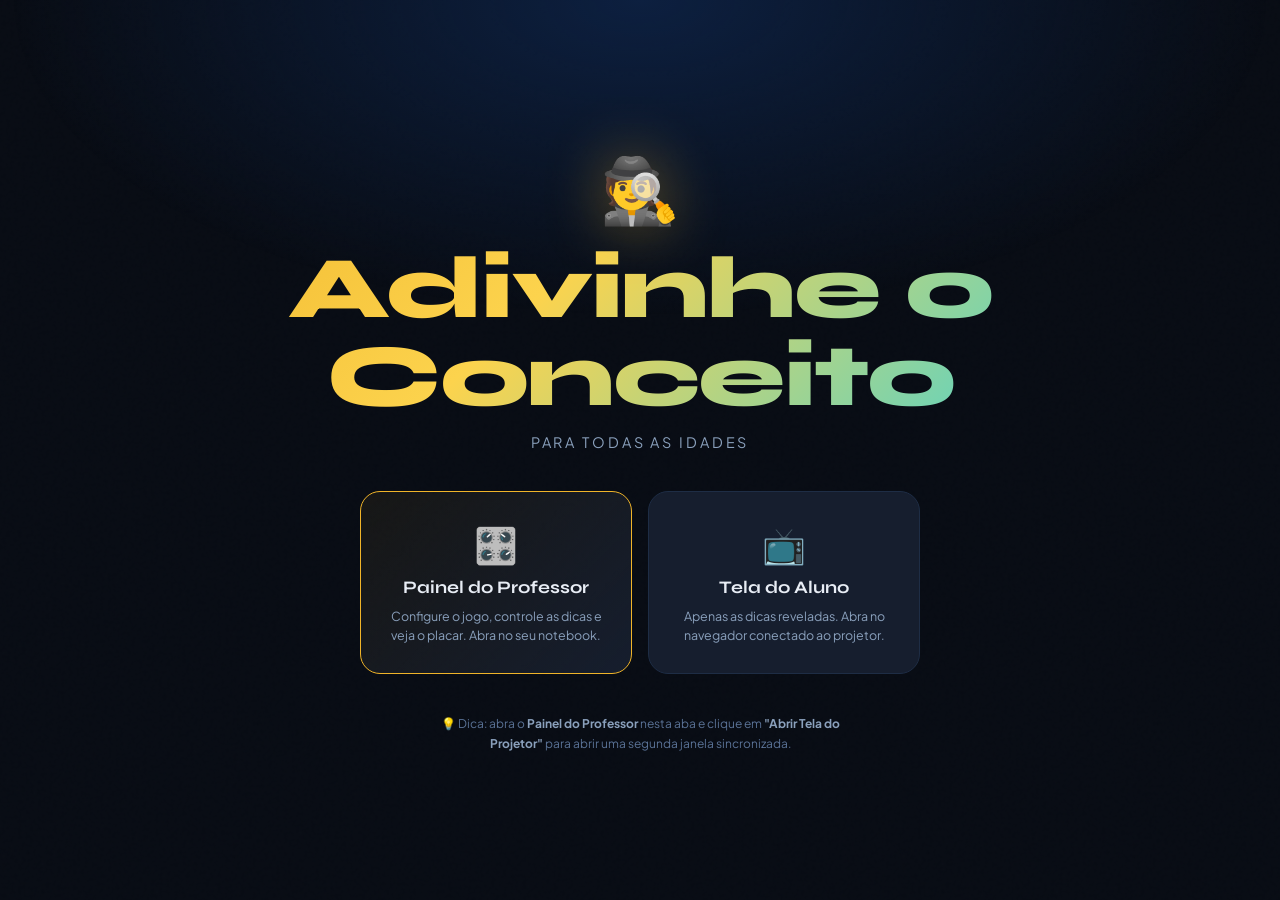
==== commit 97b5e75f: "refactor: update subtitle to be more inclusive for all ages" ====
--- a/Conceitos/index.html
+++ b/Conceitos/index.html
@@ -1604,7 +1604,7 @@
     <div class="landing-hero">
       <span class="landing-emoji">🕵️</span>
       <h1 class="landing-title">Adivinhe o Conceito</h1>
-      <p class="landing-sub">Jogo para Projetor · EF II &amp; Ensino Médio</p>
+      <p class="landing-sub">Para Todas as Idades</p>
     </div>
     <div class="mode-cards">
       <div class="mode-card highlight" onclick="goTo('setup')">
@@ -2113,6 +2113,7 @@
         setupProjectorListener();
         // Pedir estado atual ao professor
         CH.postMessage({ type: 'REQUEST_STATE' });
+        try { if (window.opener) window.opener.postMessage({ type: 'REQUEST_STATE' }, '*'); } catch (e) { }
       });
     }
 
@@ -2574,19 +2575,41 @@
     function closeModal(id) { document.getElementById(id).classList.remove('open'); }
 
     // ════════════════════════════════════════════════════
-    // BROADCAST
+    // BROADCAST / COMUNICAÇÃO
     // ════════════════════════════════════════════════════
     function broadcastState(msg) {
       try { CH.postMessage(msg); } catch (e) { }
-    }
-
-    CH.onmessage = (e) => {
-      const msg = e.data;
+      try {
+        if (projWin && !projWin.closed) {
+          projWin.postMessage(msg, '*');
+        }
+      } catch (e) { }
+    }
+
+    function handleTeacherMessage(msg) {
       if (msg.type === 'REQUEST_STATE' && state.gameData) {
         // Reenviar estado atual para o projetor recém-aberto
         broadcastState({ type: 'GAME_START', teams: state.teams, tema: `${state.disciplina} · ${state.tema}` });
-      }
-    };
+
+        if (state.currentIdx !== null) {
+          const c = state.gameData[state.currentIdx];
+          const dicasReveladas = state.dicasReveladas;
+          const dicasExibidas = [c.dica1, c.dica2, c.dica3, c.dica4].slice(0, dicasReveladas);
+
+          broadcastState({
+            type: 'CONCEITO_START',
+            dicas: dicasExibidas,
+            dicasReveladas: dicasReveladas,
+            timerSec: state.timerSec
+          });
+        }
+      }
+    }
+
+    CH.onmessage = (e) => handleTeacherMessage(e.data);
+    window.addEventListener('message', (e) => {
+      if (e.data && e.data.type) handleTeacherMessage(e.data);
+    });
 
     // ════════════════════════════════════════════════════
     // PROJETOR — listener
@@ -2667,8 +2690,7 @@
         }, 4000);
       }
 
-      CH.onmessage = (e) => {
-        const msg = e.data;
+      function handleProjectorMessage(msg) {
         switch (msg.type) {
           case 'GAME_START':
             renderProjTeams(msg.teams);
@@ -2699,7 +2721,12 @@
             document.getElementById('proj-teams-row').innerHTML = '';
             break;
         }
-      };
+      }
+
+      CH.onmessage = (e) => handleProjectorMessage(e.data);
+      window.addEventListener('message', (e) => {
+        if (e.data && e.data.type) handleProjectorMessage(e.data);
+      });
     }
 
     // ════════════════════════════════════════════════════
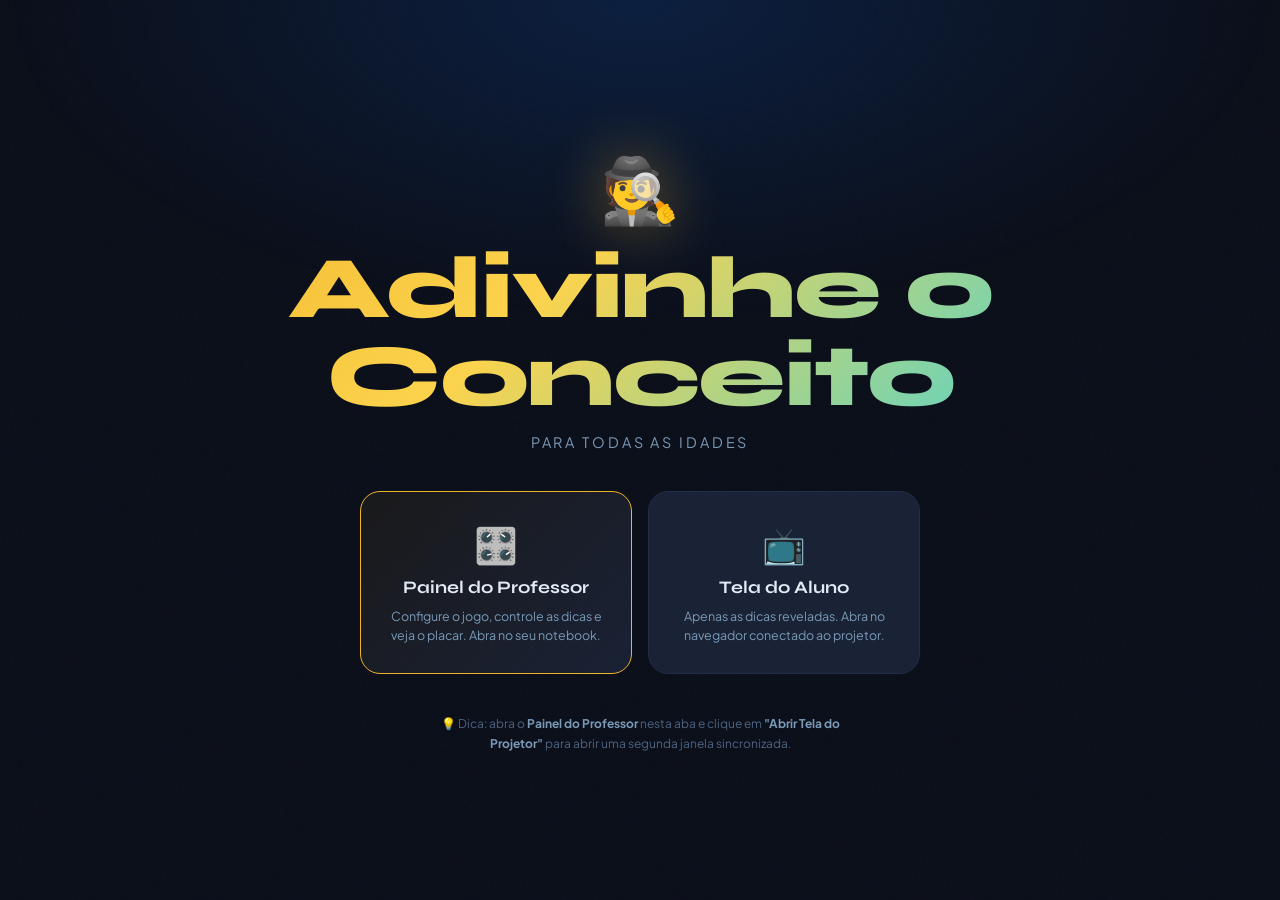
==== commit 5f33f241: "Add files via upload melhoria na pagina de configuração" ====
--- a/Conceitos/index.html
+++ b/Conceitos/index.html
@@ -11,20 +11,20 @@
   <script src="https://cdn.sheetjs.com/xlsx-0.20.1/package/dist/xlsx.full.min.js"></script>
   <style>
     :root {
-      --bg: #080c14;
-      --surf: #0f1623;
-      --card: #161e2e;
-      --border: #1e2d45;
-      --border2: #2a3d5a;
+      --bg: #0b0f1a;
+      --surf: #111827;
+      --card: #1a2235;
+      --border: #1f2f48;
+      --border2: #2d4060;
       --gold: #f0b429;
       --gold2: #fcd34d;
       --cyan: #22d3ee;
       --green: #34d399;
       --red: #f87171;
       --purple: #a78bfa;
-      --text: #e8edf5;
-      --muted: #5a7296;
-      --muted2: #8aa0bc;
+      --text: #e2eaf5;
+      --muted: #4d6480;
+      --muted2: #7a9ab8;
 
       --pts5-c: #f0b429;
       --pts5-bg: #f0b42918;
@@ -208,18 +208,32 @@
 
     .setup-header {
       text-align: center;
+      margin-bottom: 1.5rem;
     }
 
     .setup-header h2 {
       font-family: 'Syne', sans-serif;
-      font-size: 2rem;
+      font-size: 2.2rem;
       font-weight: 800;
     }
 
     .setup-header p {
       color: var(--muted2);
+      font-size: 0.9rem;
+      margin-top: 0.3rem;
+    }
+
+    #user-info {
+      display: none;
+      text-align: center;
+      padding: 0.6rem;
+      background: rgba(240, 180, 41, 0.1);
+      border-radius: 1rem;
+      border: 1px solid rgba(240, 180, 41, 0.2);
       font-size: 0.85rem;
-      margin-top: 0.3rem;
+      color: var(--gold2);
+      margin-bottom: 1.2rem;
+      animation: fadein 0.5s ease;
     }
 
     .setup-panel {
@@ -1592,7 +1606,164 @@
       }
     }
   </style>
+
+  <style>
+    /* ═══════════════════ BRINCABYTES INTEGRATION ═══════════════════ */
+    #bb-status-banner {
+      display: flex; align-items: center; justify-content: center; gap: 0.6rem;
+      padding: 0.55rem 1.4rem; border-radius: 2rem;
+      border: 1.5px solid #4d6480; background: #0f1623;
+      font-size: 0.82rem; font-weight: 600; color: #5a7296;
+      width: fit-content; margin: 0 auto; transition: all 0.4s ease;
+    }
+    #bb-status-banner.connected {
+      border-color: #34d399; color: #e8edf5;
+      background: linear-gradient(135deg, rgba(52,211,153,0.08), #0f1623);
+      box-shadow: 0 0 18px rgba(52,211,153,0.15);
+    }
+    #bb-status-banner .bb-badge {
+      display: inline-flex; align-items: center; gap: 0.3rem;
+      background: rgba(52,211,153,0.12); border: 1px solid rgba(52,211,153,0.3);
+      color: #34d399; font-size: 0.68rem; font-weight: 700;
+      letter-spacing: 0.12em; text-transform: uppercase;
+      padding: 0.15rem 0.65rem; border-radius: 2rem;
+    }
+    #bb-status-banner .bb-dot {
+      width: 7px; height: 7px; border-radius: 50%;
+      background: #34d399; box-shadow: 0 0 6px #34d399;
+      animation: bbpulse 1.8s ease-in-out infinite;
+    }
+    @keyframes bbpulse { 0%,100%{opacity:0.5;transform:scale(1)} 50%{opacity:1;transform:scale(1.3)} }
+    #btn-bb-library {
+      width: 100%; padding: 0.72rem;
+      border: 1.5px solid #1e2d45; border-radius: 0.8rem;
+      background: #161e2e; color: #5a7296;
+      font-family: 'Plus Jakarta Sans', sans-serif;
+      font-size: 0.9rem; font-weight: 600; cursor: pointer;
+      display: flex; align-items: center; justify-content: center; gap: 0.5rem;
+      transition: all 0.2s;
+    }
+    #btn-bb-library:hover {
+      border-color: #f0b429; color: #f0b429;
+      background: rgba(240,180,41,0.06);
+    }
+    #btn-bb-library:disabled { opacity: 0.35; cursor: not-allowed; }
+    /* Modal */
+    #bb-library-modal {
+      display: none; position: fixed; inset: 0; z-index: 500;
+      background: rgba(0,0,0,0.75); backdrop-filter: blur(6px);
+      align-items: center; justify-content: center; padding: 1.5rem;
+    }
+    #bb-library-modal.open { display: flex; animation: fadein 0.2s ease; }
+    .bb-modal-box {
+      background: #0f1623; border: 1.5px solid #1e2d45;
+      border-radius: 1.25rem; width: 100%; max-width: 600px; max-height: 80vh;
+      display: flex; flex-direction: column; overflow: hidden;
+      box-shadow: 0 24px 60px rgba(0,0,0,0.6);
+      animation: popin 0.25s cubic-bezier(0.175,0.885,0.32,1.275);
+    }
+    .bb-modal-header {
+      display: flex; align-items: center; justify-content: space-between;
+      padding: 1.1rem 1.4rem; border-bottom: 1.5px solid #1e2d45;
+    }
+    .bb-modal-title { font-family: 'Syne', sans-serif; font-size: 1.1rem; font-weight: 800; color: #e8edf5; }
+    .bb-modal-close {
+      background: transparent; border: none; color: #5a7296;
+      font-size: 1.2rem; cursor: pointer; padding: 0.2rem 0.5rem;
+      border-radius: 0.4rem; transition: color 0.15s; line-height: 1;
+    }
+    .bb-modal-close:hover { color: #f87171; }
+    .bb-modal-filters {
+      display: flex; gap: 0.75rem;
+      padding: 0.9rem 1.4rem; border-bottom: 1px solid #1e2d45;
+    }
+    .bb-search-input {
+      flex: 1; background: #080c14; border: 1.5px solid #1e2d45;
+      border-radius: 0.6rem; padding: 0.6rem 0.9rem;
+      color: #e8edf5; font-family: 'Plus Jakarta Sans', sans-serif;
+      font-size: 0.85rem; outline: none; transition: border-color 0.2s;
+    }
+    .bb-search-input:focus { border-color: #f0b429; }
+    .bb-search-input::placeholder { color: #5a7296; }
+    .bb-filter-select {
+      background: #080c14; border: 1.5px solid #1e2d45;
+      border-radius: 0.6rem; padding: 0.6rem 0.9rem;
+      color: #8aa0bc; font-family: 'Plus Jakarta Sans', sans-serif;
+      font-size: 0.82rem; outline: none; cursor: pointer;
+      transition: border-color 0.2s;
+    }
+    .bb-filter-select:focus { border-color: #f0b429; }
+    .bb-modal-list {
+      flex: 1; overflow-y: auto; padding: 0.75rem 1rem;
+      display: flex; flex-direction: column; gap: 0.5rem;
+    }
+    .bb-empty-state {
+      flex: 1; display: flex; align-items: center; justify-content: center;
+      padding: 2rem; color: #5a7296; font-size: 0.88rem; text-align: center;
+    }
+    .bb-list-item {
+      display: flex; align-items: center; justify-content: space-between;
+      background: #161e2e; border: 1.5px solid #1e2d45;
+      border-radius: 0.75rem; padding: 0.85rem 1rem;
+      cursor: pointer; transition: all 0.15s; gap: 0.75rem;
+    }
+    .bb-list-item:hover { border-color: #f0b429; background: rgba(240,180,41,0.05); }
+    .bb-item-info { flex: 1; min-width: 0; }
+    .bb-item-title { font-size: 0.9rem; font-weight: 600; color: #e8edf5; white-space: nowrap; overflow: hidden; text-overflow: ellipsis; }
+    .bb-item-meta { font-size: 0.72rem; color: #5a7296; margin-top: 0.2rem; }
+    .bb-item-actions { display: flex; gap: 0.4rem; flex-shrink: 0; }
+    .bb-btn-load {
+      padding: 0.35rem 0.8rem; border: 1px solid rgba(240,180,41,0.3);
+      border-radius: 0.5rem; background: rgba(240,180,41,0.1);
+      color: #f0b429; font-size: 0.75rem; font-weight: 700;
+      cursor: pointer; transition: all 0.15s;
+      font-family: 'Plus Jakarta Sans', sans-serif;
+    }
+    .bb-btn-load:hover { background: rgba(240,180,41,0.2); border-color: rgba(240,180,41,0.5); }
+    .bb-btn-del {
+      padding: 0.35rem 0.7rem; border: 1px solid rgba(248,113,113,0.2);
+      border-radius: 0.5rem; background: transparent; color: #f87171;
+      font-size: 0.75rem; cursor: pointer; transition: all 0.15s;
+      font-family: 'Plus Jakarta Sans', sans-serif;
+    }
+    .bb-btn-del:hover { background: rgba(248,113,113,0.12); }
+    .bb-modal-footer {
+      padding: 0.75rem 1.4rem; border-top: 1px solid #1e2d45;
+      display: flex; justify-content: flex-end; gap: 0.6rem;
+    }
+    .bb-btn-save {
+      padding: 0.6rem 1.2rem; border: none; border-radius: 0.6rem;
+      background: linear-gradient(135deg, #f0b429, #fcd34d);
+      color: #0a0c10; font-family: 'Syne', sans-serif;
+      font-size: 0.9rem; font-weight: 700; cursor: pointer;
+      transition: all 0.15s; display: flex; align-items: center; gap: 0.4rem;
+    }
+    .bb-btn-save:hover { transform: translateY(-1px); box-shadow: 0 4px 15px rgba(240,180,41,0.4); }
+    .bb-btn-save:disabled { opacity: 0.4; cursor: not-allowed; transform: none; }
+  </style>
 </head>
+
+  <!-- ════════════ MODAL BIBLIOTECA BRINCABYTES ════════════ -->
+  <div id="bb-library-modal">
+    <div class="bb-modal-box">
+      <div class="bb-modal-header">
+        <div class="bb-modal-title">📚 Minha Biblioteca</div>
+        <button class="bb-modal-close" onclick="bbCloseLibrary()">✕</button>
+      </div>
+      <div class="bb-modal-filters">
+        <input class="bb-search-input" id="bb-search" type="text" placeholder="🔍 Buscar..." oninput="bbRenderLibrary()">
+        <select class="bb-filter-select" id="bb-filter-disciplina" onchange="bbRenderLibrary()">
+          <option value="">Todas as Disciplinas</option>
+        </select>
+      </div>
+      <div class="bb-modal-list" id="bb-modal-list">
+        <div class="bb-empty-state">Nenhuma atividade encontrada ou salva.</div>
+      </div>
+      <div class="bb-modal-footer">
+        <button class="bb-btn-save" id="bb-btn-save" onclick="bbSaveCurrentList()" disabled>💾 Salvar Lista Atual</button>
+      </div>
+    </div>
+  </div>
 
 <body>
   <div id="toast-container"></div>
@@ -1628,39 +1799,76 @@
      TELA 2 — SETUP
 ════════════════════════════════════════════════════ -->
   <div id="setup" class="screen">
-    <div
-      style="flex:1;display:flex;align-items:center;justify-content:center;padding:2rem;background:radial-gradient(ellipse 60% 40% at 50% 0%,#0d2040,transparent)">
-      <div class="setup-wrap">
-        <button class="setup-back" onclick="goTo('landing')">← Voltar</button>
-        <div class="setup-header">
-          <h2>⚙️ Configurar Jogo</h2>
-          <p>Cole abaixo os conceitos copiados do <b>Excel</b>, <b>ChatGPT</b> ou <b>XML</b>.</p>
-          <div style="display:flex; justify-content:center; gap:0.5rem; flex-wrap:wrap; margin-top:0.8rem;">
-            <button onclick="mostrarPromptHelper()"
-              style="background:var(--card); border:1.5px solid var(--border); color:var(--text); padding:0.5rem 1rem; border-radius:1rem; cursor:pointer; font-size:0.8rem; font-weight:600;"><span
-                style="color:var(--gold)">✨</span> Como pedir para a IA?</button>
-            <button onclick="baixarTemplateExcel()"
-              style="background:var(--card); border:1.5px solid var(--border); color:var(--text); padding:0.5rem 1rem; border-radius:1rem; cursor:pointer; font-size:0.8rem; font-weight:600;">📥
-              Baixar Arquivo Excel Modelo</button>
-            <label
-              style="background:linear-gradient(135deg, var(--green), #059669); border:none; color:#000; padding:0.5rem 1rem; border-radius:1rem; cursor:pointer; font-size:0.8rem; font-weight:700; display:flex; align-items:center;">
-              <input type="file" id="excel-upload" accept=".xlsx, .xls" style="display:none"
-                onchange="processarExcel(event)">
-              📂 Carregar Excel Preenchido
-            </label>
+    <div style="flex:1;display:flex;align-items:center;justify-content:center;padding:2rem;background:radial-gradient(ellipse 60% 40% at 50% 0%,#0d1a31,transparent)">
+      <div class="setup-wrap" style="max-width:950px; width:100%;">
+        
+        <div id="user-info"></div>
+
+        <div class="setup-header" style="position:relative; margin-bottom:1.5rem;">
+          <button class="setup-back" onclick="goTo('landing')" style="position:absolute; left:0; top:50%; transform:translateY(-50%); opacity:0.6; background:none; border:none; color:var(--text); cursor:pointer; font-weight:600;">← Voltar</button>
+          <h2>⚙️ Configurar Atividade</h2>
+          <p>Prepare seus conceitos ou utilize sua biblioteca salva no Portal</p>
+        </div>
+
+        <div style="display:flex; justify-content:center; gap:0.75rem; margin-bottom:1.5rem;">
+          <button id="btn-bb-library" onclick="bbOpenLibrary()" style="width:100%; max-width:320px; padding:0.75rem; border:1.5px solid var(--gold); border-radius:1rem; background:var(--card); color:var(--gold); font-family:'Plus Jakarta Sans',sans-serif; font-size:0.95rem; font-weight:700; cursor:pointer; display:flex; align-items:center; justify-content:center; gap:0.6rem; transition:all 0.2s;" disabled>📚 Abrir Minha Biblioteca</button>
+        </div>
+
+        <div style="display:grid; grid-template-columns: 1fr 1.3fr; gap:1.5rem; width:100%; align-items: start;">
+          
+          <!-- COLUNA ESQUERDA: IMPORTAÇÃO E IA -->
+          <div style="display:flex; flex-direction:column; gap:1rem;">
+            <div style="background:var(--card); border:1.5px solid var(--border); border-radius:1.5rem; padding:1.5rem; display:flex; flex-direction:column; gap:1.2rem;">
+              <h3 style="font-size:1rem; color:var(--gold); margin:0; display:flex; align-items:center; gap:0.5rem;">✨ <span>IA e Importação</span></h3>
+              
+              <button onclick="mostrarPromptHelper()" style="background:rgba(240,180,41,0.08); border:1.5px solid rgba(240,180,41,0.2); color:var(--gold2); padding:0.8rem; border-radius:1rem; cursor:pointer; font-size:0.85rem; font-weight:600; text-align:left; display:flex; gap:0.6rem; align-items:center;">
+                <span style="font-size:1.2rem;">🤖</span>
+                <div>
+                  <div style="font-weight:700;">Gerar com IA (ChatGPT)</div>
+                  <div style="font-size:0.7rem; opacity:0.8;">Veja como pedir para a IA criar conceitos</div>
+                </div>
+              </button>
+
+              <div style="background:var(--surf); border:1.5px dashed var(--border2); border-radius:1rem; padding:1.2rem; text-align:center; position:relative;">
+                <input type="file" id="excel-upload" accept=".xlsx, .xls" style="position:absolute; inset:0; opacity:0; cursor:pointer;" onchange="processarExcel(event)">
+                <div style="font-size:2rem; margin-bottom:0.5rem;">📂</div>
+                <div style="font-size:0.85rem; font-weight:700; color:var(--text);">Carregar Excel</div>
+                <p style="font-size:0.7rem; color:var(--muted2); margin-top:0.2rem;">Arraste ou clique para selecionar</p>
+              </div>
+
+              <div style="text-align:center;">
+                <button onclick="baixarTemplateExcel()" style="background:none; border:none; color:var(--cyan); font-size:0.75rem; cursor:pointer; font-weight:600; text-decoration:underline;">📥 Baixar Planilha Modelo</button>
+              </div>
+            </div>
+
+            <div style="background:rgba(34,211,238,0.05); border:1px solid rgba(34,211,238,0.1); border-radius:1rem; padding:1rem;">
+              <div style="color:var(--cyan); font-size:0.75rem; font-weight:700; margin-bottom:0.4rem; display:flex; align-items:center; gap:0.4rem;">💡 Dica Rápida</div>
+              <p style="font-size:0.72rem; color:var(--muted2); line-height:1.4; margin:0;">Você pode gerenciar as equipes no painel à direita após preencher os conceitos.</p>
+            </div>
           </div>
-        </div>
-        <div class="setup-panel">
-          <div>
-            <label class="field-label">Título da Aula (Público)</label>
-            <input id="s-tema" class="field-input" placeholder="Ex: Biologia - Citologia Básica">
-          </div>
-          <!-- Tabs Mode Select -->
-          <div class="tabs-row">
-            <button id="btn-tab-visual" class="tab-btn active" onclick="setEntryTab('visual')">✨ Preencher
-              Manualmente</button>
-            <button id="btn-tab-texto" class="tab-btn" onclick="setEntryTab('texto')">📋 Colar Tabela/Texto</button>
-          </div>
+
+          <!-- COLUNA DIREITA: CONCEITOS E CONFIG -->
+          <div class="setup-panel" style="margin:0; border-radius:1.5rem; padding:1.5rem;">
+            <div style="margin-bottom:1.5rem;">
+              <label class="field-label" style="color:var(--gold);">Equipes para o Jogo</label>
+              <select id="s-eq" class="field-input" style="background:var(--surf); padding:0.75rem;">
+                <option value="2">2 equipes</option>
+                <option value="3">3 equipes</option>
+                <option value="4" selected>4 equipes</option>
+                <option value="5">5 equipes</option>
+                <option value="6">6 equipes</option>
+              </select>
+            </div>
+
+            <div style="margin-bottom:1rem;">
+              <label class="field-label">Título da Atividade</label>
+              <input id="s-tema" class="field-input" placeholder="Ex: Biologia - Citologia Básica" style="background:var(--surf); padding:0.75rem;">
+            </div>
+
+            <div class="tabs-row" style="margin-bottom:1.2rem;">
+              <button id="btn-tab-visual" class="tab-btn active" onclick="setEntryTab('visual')" style="flex:1;">✨ Manual</button>
+              <button id="btn-tab-texto" class="tab-btn" onclick="setEntryTab('texto')" style="flex:1;">📋 Colar Texto</button>
+            </div>
 
           <div id="panel-texto" style="display:none;">
             <div style="display:flex; justify-content:space-between; align-items:flex-end;">
@@ -1680,24 +1888,20 @@
 Proibidas: energia, ATP, usina"></textarea>
           </div>
 
-          <div id="panel-visual" style="display:flex; flex-direction:column; gap:1rem;">
+          <div id="panel-visual" style="display:flex; flex-direction:column; gap:1rem; margin-top:1rem;">
             <div id="visual-concept-list" class="visual-list"></div>
-            <button class="btn-add-v" onclick="addVisualCard()">➕ Adicionar Novo Conceito</button>
+            <button class="btn-add-v" onclick="addVisualCard()" style="background:var(--surf); border:1.5px dashed var(--border2); color:var(--muted2); padding:0.8rem; border-radius:1rem; cursor:pointer; font-size:0.85rem; font-weight:600; transition:all 0.15s;" onmouseover="this.style.borderColor='var(--gold)'; this.style.color='var(--gold)'" onmouseout="this.style.borderColor='var(--border2)'; this.style.color='var(--muted2)'">➕ Adicionar Novo Conceito</button>
           </div>
-          <div class="grid2" style="grid-template-columns: 1fr;">
-            <div>
-              <label class="field-label">Equipes</label>
-              <select id="s-eq" class="field-input">
-                <option value="2">2 equipes</option>
-                <option value="3">3 equipes</option>
-                <option value="4" selected>4 equipes</option>
-                <option value="5">5 equipes</option>
-                <option value="6">6 equipes</option>
-              </select>
-            </div>
-          </div>
-          <div id="s-err" class="err-box"></div>
-          <button class="btn-primary" id="btn-gerar" onclick="gerarJogo()">✅ Iniciar Jogo</button>
+        </div>
+      </div>
+
+        <div id="s-err" class="err-box" style="margin-top:1rem;"></div>
+        
+        <div style="text-align:center; margin-top:2rem; display:flex; flex-direction:column; align-items:center; gap:0.8rem;">
+          <button class="btn-primary" id="btn-gerar" onclick="gerarJogo()" style="max-width:400px; padding:1.2rem; font-size:1.1rem; border-radius:1.2rem; box-shadow:0 10px 25px rgba(240,180,41,0.25);">🚀 Iniciar Atividade</button>
+          
+          <!-- BrincaBytes: Botão salvar opcional se estiver logado -->
+          <button id="bb-btn-save" class="bb-btn-save" onclick="bbSaveCurrentList()" style="background:none; border:none; color:var(--muted2); font-size:0.8rem; cursor:pointer; font-weight:600; text-decoration:underline;" disabled>💾 Salvar esta lista na Biblioteca</button>
         </div>
       </div>
     </div>
@@ -2794,6 +2998,177 @@
       }
       setTimeout(() => { wrap.innerHTML = ''; }, 4000);
     }
+
+    // ════════════════════════════════════════════════════
+    // BRINCABYTES PORTAL INTEGRATION — Handshake v5
+    // ════════════════════════════════════════════════════
+    const BB_GAME_ID = 'adivinhe-conceito';
+    let bbUser = null;
+    let bbConnected = false;
+    let bbLibraryData = [];
+
+    // Solicitar identidade ao Portal pai
+    try { window.parent.postMessage({ type: 'BRINCABYTES_GET_USER' }, '*'); } catch(e){}
+
+    // Listener de respostas do Portal 
+    window.addEventListener('message', (event) => {
+      const { type, user, success, value, key } = event.data;
+      if (type === 'BRINCABYTES_USER_DATA') {
+        bbUser = user;
+        bbConnected = !!(user && user.loggedIn);
+        bbUpdateBanner();
+        if (bbConnected) bbLoadLibrary();
+      }
+      if (type === 'BRINCABYTES_LOAD_RESULT' && key === 'biblioteca') {
+        bbLibraryData = value ? (Array.isArray(value) ? value : [value]) : [];
+        bbRenderLibrary();
+        bbPopulateDisciplinas();
+      }
+    });
+
+    function bbUpdateBanner() {
+      const banner = document.getElementById('user-info');
+      const btnLib = document.getElementById('btn-bb-library');
+      const btnSave = document.getElementById('bb-btn-save');
+      if (!banner) return;
+      if (bbConnected && bbUser) {
+        banner.style.display = 'block';
+        banner.innerHTML = `Olá, <strong>${bbUser.username}</strong>! <span class="bb-badge" style="background:rgba(52,211,153,0.12); border:1px solid rgba(52,211,153,0.3); color:#34d399; font-size:0.68rem; font-weight:700; letter-spacing:0.12em; text-transform:uppercase; padding:0.15rem 0.65rem; border-radius:2rem; margin-left:0.5rem;"><span class="bb-dot" style="display:inline-block; width:7px; height:7px; border-radius:50%; background:#34d399; box-shadow:0 0 6px #34d399; margin-right:4px;"></span> CONECTADO AO PORTAL</span>`;
+        if (btnLib) btnLib.disabled = false;
+        if (btnSave) btnSave.disabled = false;
+      } else {
+        banner.style.display = 'none';
+        banner.innerHTML = '';
+        if (btnLib) btnLib.disabled = true;
+        if (btnSave) btnSave.disabled = true;
+      }
+    }
+
+    function bbLoadLibrary() {
+      try { window.parent.postMessage({ type: 'BRINCABYTES_LOAD_DATA', gameId: BB_GAME_ID, key: 'biblioteca' }, '*'); } catch(e){}
+    }
+
+    function bbOpenLibrary() {
+      if (!bbConnected) return;
+      document.getElementById('bb-library-modal').classList.add('open');
+      bbRenderLibrary();
+    }
+
+    function bbCloseLibrary() {
+      document.getElementById('bb-library-modal').classList.remove('open');
+    }
+
+    function bbPopulateDisciplinas() {
+      const sel = document.getElementById('bb-filter-disciplina');
+      if (!sel) return;
+      const disciplinas = [...new Set(bbLibraryData.map(i => i.disciplina).filter(Boolean))];
+      sel.innerHTML = '<option value="">Todas as Disciplinas</option>' +
+        disciplinas.map(d => `<option value="${d}">${d}</option>`).join('');
+    }
+
+    function bbRenderLibrary() {
+      const list = document.getElementById('bb-modal-list');
+      if (!list) return;
+      const search = (document.getElementById('bb-search')?.value || '').toLowerCase();
+      const disciplina = document.getElementById('bb-filter-disciplina')?.value || '';
+      let items = bbLibraryData.filter(item => {
+        const matchSearch = !search ||
+          (item.titulo || '').toLowerCase().includes(search) ||
+          (item.disciplina || '').toLowerCase().includes(search);
+        const matchDisc = !disciplina || item.disciplina === disciplina;
+        return matchSearch && matchDisc;
+      });
+      if (items.length === 0) {
+        list.innerHTML = '<div class="bb-empty-state">Nenhuma atividade encontrada ou salva.</div>';
+        return;
+      }
+      list.innerHTML = items.map((item, idx) => `
+        <div class="bb-list-item">
+          <div class="bb-item-info">
+            <div class="bb-item-title">${item.titulo || 'Sem título'}</div>
+            <div class="bb-item-meta">${item.disciplina || ''}${item.disciplina && item.savedAt ? ' · ' : ''}${item.savedAt ? new Date(item.savedAt).toLocaleDateString('pt-BR') : ''}</div>
+          </div>
+          <div class="bb-item-actions">
+            <button class="bb-btn-load" onclick="bbCarregarItem(${idx})">📂 Carregar</button>
+            <button class="bb-btn-del" onclick="bbExcluirItem(${idx})">🗑️</button>
+          </div>
+        </div>
+      `).join('');
+    }
+
+    function bbCarregarItem(idx) {
+      const item = bbLibraryData[idx];
+      if (!item) return;
+      if (item.titulo) document.getElementById('s-tema').value = item.titulo;
+      if (item.data) {
+        setEntryTab('texto');
+        document.getElementById('s-json-data').value = item.data;
+      }
+      bbCloseLibrary();
+      showToast(`"${item.titulo || 'Lista'}" carregada com sucesso! ✅`, 'success');
+    }
+
+    function bbExcluirItem(idx) {
+      if (!confirm('Deseja excluir esta lista da sua biblioteca?')) return;
+      bbLibraryData.splice(idx, 1);
+      bbSaveBiblioteca(bbLibraryData);
+      bbRenderLibrary();
+      bbPopulateDisciplinas();
+      showToast('Lista excluída.', 'success');
+    }
+
+    function bbSaveCurrentList() {
+      if (!bbConnected) return showToast('Você precisa estar conectado ao Portal para salvar.', 'error');
+      const titulo = document.getElementById('s-tema')?.value?.trim();
+      if (!titulo) return showToast('Preencha o Título da Aula antes de salvar.', 'error');
+      let dataToSave = '';
+      if (entryMode === 'texto') {
+        dataToSave = document.getElementById('s-json-data')?.value?.trim() || '';
+      } else {
+        const linhas = [];
+        for (const c of document.querySelectorAll('.v-card')) {
+          const nome = c.querySelector('.vc-nome')?.value?.trim() || '';
+          if (!nome) continue;
+          linhas.push([
+            nome,
+            c.querySelector('.vc-d1')?.value?.trim() || '',
+            c.querySelector('.vc-d2')?.value?.trim() || '',
+            c.querySelector('.vc-d3')?.value?.trim() || '',
+            c.querySelector('.vc-d4')?.value?.trim() || '',
+            c.querySelector('.vc-proibidas')?.value?.trim() || ''
+          ].join('\t'));
+        }
+        dataToSave = linhas.join('\n');
+      }
+      if (!dataToSave) return showToast('Nenhum dado encontrado para salvar.', 'error');
+      const existingIdx = bbLibraryData.findIndex(i => i.titulo === titulo);
+      const entry = { titulo, disciplina: '', data: dataToSave, savedAt: Date.now() };
+      if (existingIdx >= 0) bbLibraryData[existingIdx] = entry;
+      else bbLibraryData.unshift(entry);
+      bbSaveBiblioteca(bbLibraryData);
+    }
+
+    function bbSaveBiblioteca(data) {
+      try {
+        window.parent.postMessage({
+          type: 'BRINCABYTES_SAVE_DATA',
+          gameId: BB_GAME_ID,
+          key: 'biblioteca',
+          value: data
+        }, '*');
+        showToast('Lista salva na Biblioteca! ✅', 'success');
+      } catch(e) {
+        showToast('Erro ao salvar. Tente novamente.', 'error');
+      }
+    }
+
+    // Fechar modal clicando no backdrop
+    document.addEventListener('DOMContentLoaded', () => {
+      document.getElementById('bb-library-modal')?.addEventListener('click', (e) => {
+        if (e.target.id === 'bb-library-modal') bbCloseLibrary();
+      });
+    });
+
   </script>
 </body>
 
